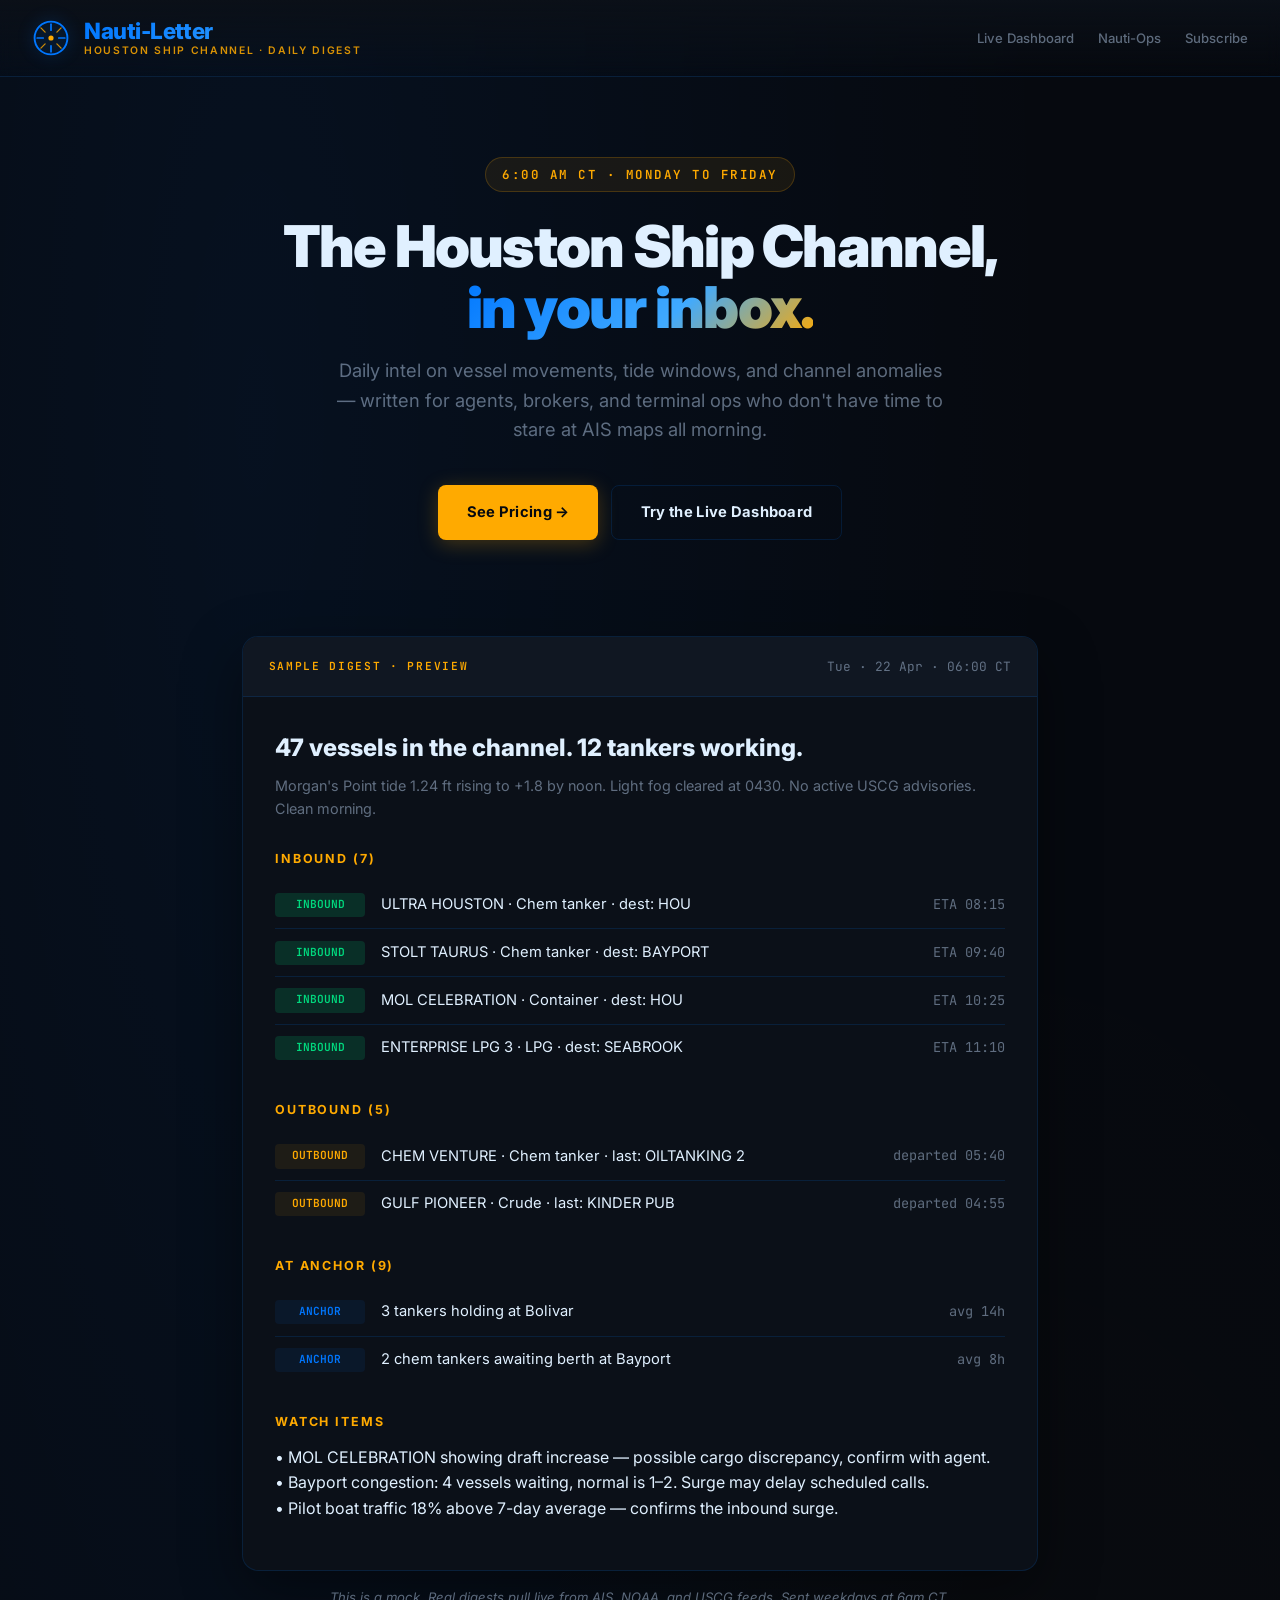
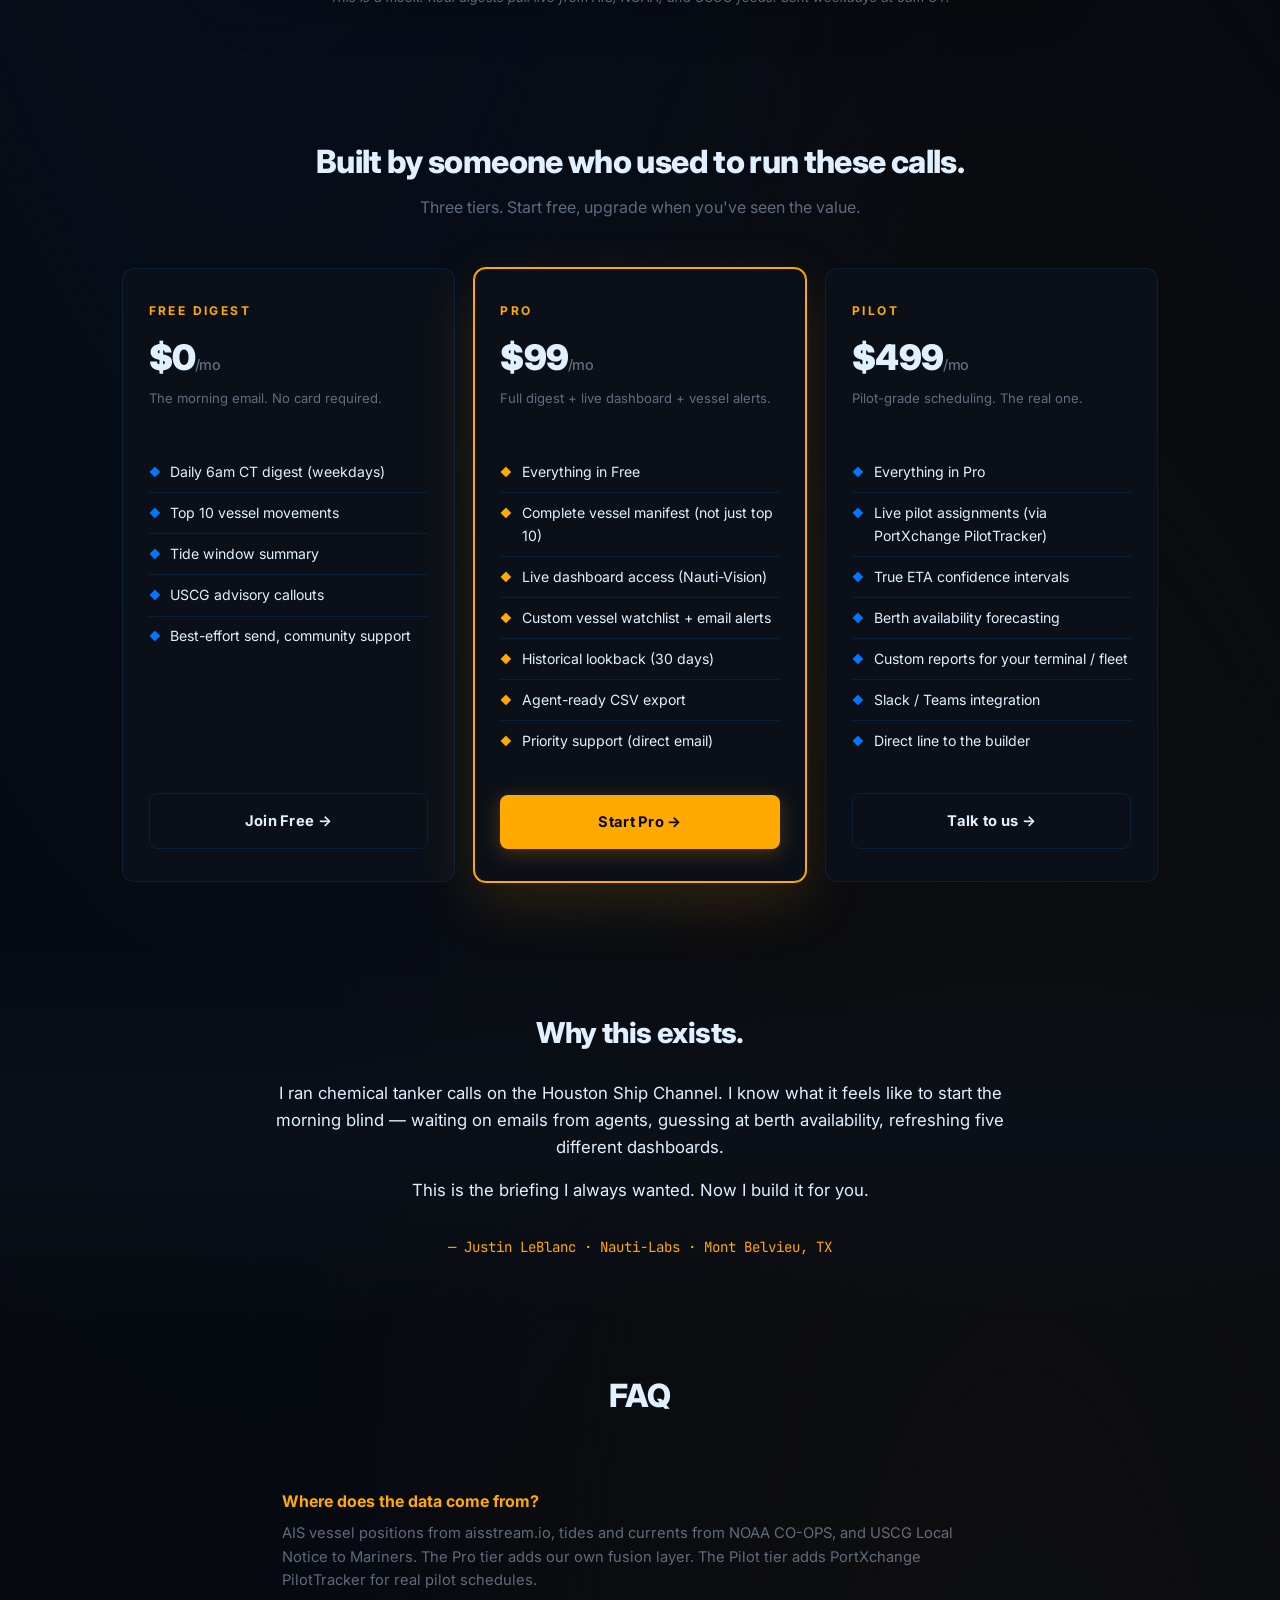
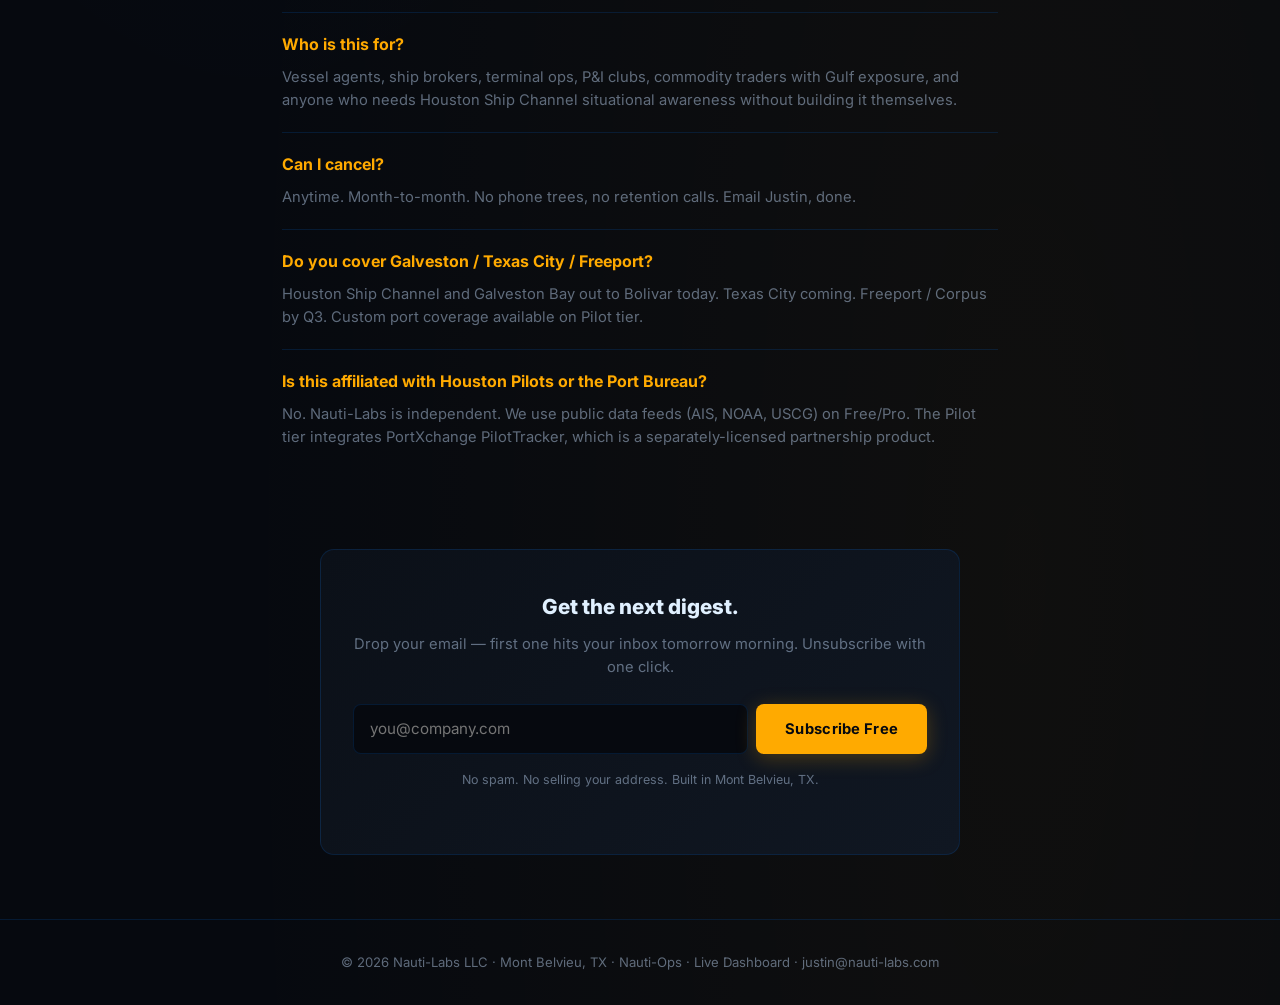
==== letter/index.html @ 802ca782 "Add Nauti-Vision live AIS dashboard and Nauti-Letter subscription landing Nauti-Vision (/vision/): c" ====
<!-- Copyright (c) 2026 Nauti-Labs LLC. All rights reserved. -->
<!DOCTYPE html>
<html lang="en">
<head>
    <meta charset="UTF-8">
    <meta name="viewport" content="width=device-width, initial-scale=1.0">
    <title>Nauti-Letter — Houston Ship Channel Daily Digest</title>
    <meta name="description" content="The daily Houston Ship Channel intelligence digest. Vessels, tides, anomalies — delivered at 6am CT. Built by a Mont Belvieu local.">
    <meta name="theme-color" content="#0077ff">
    <link rel="apple-touch-icon" href="/icon-192.png">
    <link rel="preconnect" href="https://fonts.googleapis.com">
    <link href="https://fonts.googleapis.com/css2?family=Inter:wght@300;400;500;600;700;800;900&family=JetBrains+Mono:wght@400;500&display=swap" rel="stylesheet">
    <style>
        :root {
            --blue:        #0077ff;
            --blue-glow:   rgba(0, 119, 255, 0.45);
            --blue-dim:    rgba(0, 119, 255, 0.08);
            --amber:       #ffaa00;
            --amber-glow:  rgba(255, 170, 0, 0.45);
            --amber-dim:   rgba(255, 170, 0, 0.08);
            --bg:          #06090f;
            --bg2:         #0b1018;
            --bg3:         #101722;
            --glass:       rgba(0, 119, 255, 0.05);
            --border:      rgba(0, 119, 255, 0.15);
            --border-amber:rgba(255, 170, 0, 0.2);
            --text:        #e0f0ff;
            --text-muted:  rgba(200, 225, 255, 0.45);
            --success:     #00d97e;
        }
        * { margin: 0; padding: 0; box-sizing: border-box; }
        body {
            font-family: 'Inter', sans-serif;
            background: var(--bg);
            background-image:
                radial-gradient(ellipse at 20% 10%, rgba(0,119,255,0.07) 0%, transparent 55%),
                radial-gradient(ellipse at 80% 90%, rgba(255,170,0,0.04) 0%, transparent 55%);
            color: var(--text);
            line-height: 1.6;
            min-height: 100vh;
        }
        a { color: var(--blue); text-decoration: none; transition: color 0.2s; }
        a:hover { color: var(--amber); }

        /* ── HEADER ── */
        header {
            padding: 1.2rem 2rem;
            background: linear-gradient(180deg, var(--bg2) 0%, transparent 100%);
            border-bottom: 1px solid var(--border);
            display: flex; align-items: center; justify-content: space-between;
            position: sticky; top: 0; backdrop-filter: blur(8px); z-index: 10;
        }
        .brand { display: flex; align-items: center; gap: 14px; }
        .wheel-mark {
            width: 38px; height: 38px;
            filter: drop-shadow(0 0 8px var(--blue-glow));
        }
        .brand-txt { display: flex; flex-direction: column; line-height: 1; }
        .brand-name {
            font-size: 1.4rem; font-weight: 800; letter-spacing: -0.02em;
            background: linear-gradient(135deg, var(--blue) 0%, #40aaff 100%);
            -webkit-background-clip: text; -webkit-text-fill-color: transparent; background-clip: text;
        }
        .brand-sub {
            font-size: 0.65rem; font-weight: 600; letter-spacing: 0.16em;
            color: var(--amber); text-transform: uppercase; opacity: 0.85;
            margin-top: 4px;
        }
        .nav-links { display: flex; gap: 1.5rem; align-items: center; }
        .nav-links a {
            font-size: 0.82rem; font-weight: 500;
            color: var(--text-muted);
        }
        .nav-links a:hover { color: var(--blue); }

        /* ── HERO ── */
        .hero {
            padding: 5rem 2rem 4rem;
            max-width: 960px; margin: 0 auto;
            text-align: center;
        }
        .eyebrow {
            display: inline-block;
            font-family: 'JetBrains Mono', monospace;
            font-size: 0.78rem; font-weight: 600;
            color: var(--amber);
            text-transform: uppercase; letter-spacing: 0.2em;
            padding: 0.4rem 1rem;
            background: var(--amber-dim);
            border: 1px solid var(--border-amber);
            border-radius: 50px;
            margin-bottom: 1.5rem;
        }
        h1 {
            font-size: clamp(2.2rem, 5vw, 3.6rem);
            font-weight: 900;
            letter-spacing: -0.03em;
            line-height: 1.05;
            margin-bottom: 1.2rem;
        }
        h1 .accent {
            background: linear-gradient(135deg, var(--blue) 0%, #40aaff 60%, var(--amber) 100%);
            -webkit-background-clip: text; -webkit-text-fill-color: transparent; background-clip: text;
        }
        .hero-sub {
            font-size: 1.15rem;
            color: var(--text-muted);
            max-width: 620px; margin: 0 auto 2.5rem;
        }
        .hero-cta { display: flex; gap: 0.8rem; justify-content: center; flex-wrap: wrap; }

        /* ── BUTTONS ── */
        .btn {
            display: inline-flex; align-items: center; gap: 0.5rem;
            padding: 0.95rem 1.8rem;
            font-size: 0.92rem; font-weight: 700;
            border-radius: 8px; border: none;
            cursor: pointer; transition: all 0.2s;
            font-family: 'Inter', sans-serif;
            letter-spacing: 0.02em;
        }
        .btn.primary {
            background: var(--amber); color: var(--bg);
            box-shadow: 0 4px 20px rgba(255,170,0,0.25);
        }
        .btn.primary:hover {
            background: #ffb82e;
            transform: translateY(-2px);
            box-shadow: 0 6px 28px rgba(255,170,0,0.35);
        }
        .btn.ghost {
            background: transparent;
            border: 1px solid var(--border);
            color: var(--text);
        }
        .btn.ghost:hover {
            border-color: var(--blue); color: var(--blue);
        }

        /* ── SAMPLE DIGEST CARD ── */
        .digest-section {
            padding: 2rem 2rem 4rem;
            max-width: 860px; margin: 0 auto;
        }
        .digest-card {
            background: var(--bg2);
            border: 1px solid var(--border);
            border-radius: 16px;
            overflow: hidden;
            box-shadow: 0 20px 60px rgba(0,0,0,0.4);
        }
        .digest-header {
            background: var(--bg3);
            padding: 1.2rem 1.6rem;
            border-bottom: 1px solid var(--border);
            display: flex; align-items: center; justify-content: space-between;
        }
        .digest-label {
            font-family: 'JetBrains Mono', monospace;
            font-size: 0.7rem; font-weight: 600;
            color: var(--amber);
            text-transform: uppercase; letter-spacing: 0.15em;
        }
        .digest-date {
            font-family: 'JetBrains Mono', monospace;
            font-size: 0.8rem; color: var(--text-muted);
        }
        .digest-body { padding: 2rem; }
        .digest-body h2 {
            font-size: 1.5rem; font-weight: 800;
            margin-bottom: 0.4rem;
        }
        .digest-body h3 {
            font-size: 0.78rem; font-weight: 700;
            letter-spacing: 0.15em; text-transform: uppercase;
            color: var(--amber);
            margin: 1.8rem 0 0.8rem;
        }
        .digest-body p { color: var(--text); margin-bottom: 1rem; }
        .digest-body .sub { color: var(--text-muted); font-size: 0.9rem; margin-bottom: 1.5rem; }
        .digest-body ul { list-style: none; padding: 0; }
        .digest-body li {
            padding: 0.7rem 0;
            border-bottom: 1px solid var(--border);
            display: grid;
            grid-template-columns: 90px 1fr auto;
            gap: 1rem; align-items: center;
            font-size: 0.92rem;
        }
        .digest-body li:last-child { border-bottom: none; }
        .tag {
            font-family: 'JetBrains Mono', monospace;
            font-size: 0.7rem; font-weight: 600;
            padding: 0.2rem 0.6rem;
            border-radius: 4px;
            text-align: center;
        }
        .tag.in  { background: rgba(0,217,126,0.15); color: var(--success); }
        .tag.out { background: var(--amber-dim); color: var(--amber); }
        .tag.anc { background: var(--blue-dim); color: var(--blue); }
        .digest-body .val {
            font-family: 'JetBrains Mono', monospace;
            font-size: 0.85rem; color: var(--text-muted);
        }
        .digest-preview-note {
            margin-top: 1rem; text-align: center;
            font-size: 0.82rem; color: var(--text-muted);
            font-style: italic;
        }

        /* ── PRICING ── */
        .pricing-section {
            padding: 4rem 2rem;
            max-width: 1100px; margin: 0 auto;
        }
        .section-head { text-align: center; margin-bottom: 3rem; }
        .section-head h2 {
            font-size: 2rem; font-weight: 800;
            letter-spacing: -0.02em;
            margin-bottom: 0.5rem;
        }
        .section-head p { color: var(--text-muted); font-size: 1rem; }
        .tiers { display: grid; grid-template-columns: repeat(3, 1fr); gap: 1.2rem; }
        @media (max-width: 900px) { .tiers { grid-template-columns: 1fr; } }
        .tier {
            background: var(--bg2);
            border: 1px solid var(--border);
            border-radius: 12px;
            padding: 2rem 1.6rem;
            transition: all 0.2s;
            display: flex; flex-direction: column;
        }
        .tier:hover { border-color: var(--blue); transform: translateY(-3px); }
        .tier.featured {
            border-color: var(--amber);
            box-shadow: 0 0 0 1px var(--amber), 0 20px 60px rgba(255,170,0,0.15);
        }
        .tier-name {
            font-size: 0.75rem; font-weight: 700;
            letter-spacing: 0.2em; text-transform: uppercase;
            color: var(--amber);
            margin-bottom: 0.5rem;
        }
        .tier-price {
            font-size: 2.2rem; font-weight: 900;
            letter-spacing: -0.02em;
            margin-bottom: 0.2rem;
        }
        .tier-price .per {
            font-size: 0.9rem; font-weight: 500;
            color: var(--text-muted);
        }
        .tier-tag {
            font-size: 0.82rem; color: var(--text-muted);
            margin-bottom: 1.5rem; min-height: 2.5rem;
        }
        .tier-features {
            list-style: none;
            margin-bottom: 2rem; flex: 1;
        }
        .tier-features li {
            padding: 0.55rem 0;
            font-size: 0.88rem;
            display: flex; align-items: flex-start; gap: 0.6rem;
            border-bottom: 1px solid var(--border);
        }
        .tier-features li::before {
            content: '◆';
            color: var(--blue);
            font-size: 0.7rem;
            margin-top: 3px;
        }
        .tier.featured .tier-features li::before { color: var(--amber); }
        .tier-features li:last-child { border-bottom: none; }
        .tier .btn { width: 100%; justify-content: center; }

        /* ── WHY SECTION ── */
        .why-section {
            padding: 4rem 2rem;
            background: linear-gradient(180deg, transparent 0%, var(--bg2) 50%, transparent 100%);
        }
        .why-wrap {
            max-width: 780px; margin: 0 auto;
            text-align: center;
        }
        .why-wrap h2 {
            font-size: 1.8rem; font-weight: 800;
            letter-spacing: -0.02em; margin-bottom: 1.5rem;
        }
        .why-wrap p {
            font-size: 1.05rem;
            color: var(--text);
            margin-bottom: 1rem;
        }
        .signature {
            margin-top: 2rem;
            font-family: 'JetBrains Mono', monospace;
            font-size: 0.88rem;
            color: var(--amber);
        }

        /* ── FAQ ── */
        .faq-section {
            padding: 3rem 2rem 5rem;
            max-width: 780px; margin: 0 auto;
        }
        .faq {
            padding: 1.2rem 0;
            border-bottom: 1px solid var(--border);
        }
        .faq:last-child { border-bottom: none; }
        .faq-q {
            font-size: 1rem; font-weight: 700;
            margin-bottom: 0.5rem;
            color: var(--amber);
        }
        .faq-a { color: var(--text-muted); font-size: 0.92rem; line-height: 1.6; }

        /* ── EMAIL CAPTURE ── */
        .capture {
            background: linear-gradient(135deg, var(--bg2) 0%, var(--bg3) 100%);
            border: 1px solid var(--border);
            border-radius: 14px;
            padding: 2.5rem 2rem;
            max-width: 640px; margin: 0 auto 4rem;
            text-align: center;
        }
        .capture h3 {
            font-size: 1.3rem; font-weight: 800;
            margin-bottom: 0.6rem;
        }
        .capture p {
            font-size: 0.92rem; color: var(--text-muted);
            margin-bottom: 1.5rem;
        }
        .capture form {
            display: flex; gap: 0.5rem; flex-wrap: wrap; justify-content: center;
        }
        .capture input {
            flex: 1; min-width: 240px;
            padding: 0.9rem 1rem;
            background: var(--bg);
            border: 1px solid var(--border);
            border-radius: 8px;
            color: var(--text);
            font-size: 0.95rem;
            font-family: 'Inter', sans-serif;
        }
        .capture input:focus {
            outline: none; border-color: var(--blue);
            box-shadow: 0 0 0 3px var(--blue-dim);
        }

        /* ── FOOTER ── */
        footer {
            border-top: 1px solid var(--border);
            padding: 2rem;
            text-align: center;
            color: var(--text-muted);
            font-size: 0.82rem;
        }
        footer a { color: var(--text-muted); }
        footer a:hover { color: var(--blue); }
    </style>
</head>
<body>

<header>
    <a href="/" class="brand">
        <svg class="wheel-mark" viewBox="0 0 44 44">
            <circle cx="22" cy="22" r="19" fill="none" stroke="#0077ff" stroke-width="2.2"/>
            <circle cx="22" cy="22" r="3" fill="#ffaa00"/>
            <g stroke="#0077ff" stroke-width="2" stroke-linecap="round">
                <line x1="22" y1="6"  x2="22" y2="13"/>
                <line x1="22" y1="31" x2="22" y2="38"/>
                <line x1="6"  y1="22" x2="13" y2="22"/>
                <line x1="31" y1="22" x2="38" y2="22"/>
            </g>
            <g stroke="#ffaa00" stroke-width="1.5" stroke-linecap="round" opacity="0.8">
                <line x1="10.3" y1="10.3" x2="15.2" y2="15.2"/>
                <line x1="28.8" y1="28.8" x2="33.7" y2="33.7"/>
                <line x1="33.7" y1="10.3" x2="28.8" y2="15.2"/>
                <line x1="15.2" y1="28.8" x2="10.3" y2="33.7"/>
            </g>
        </svg>
        <div class="brand-txt">
            <div class="brand-name">Nauti-Letter</div>
            <div class="brand-sub">Houston Ship Channel · Daily Digest</div>
        </div>
    </a>
    <nav class="nav-links">
        <a href="/vision/">Live Dashboard</a>
        <a href="/">Nauti-Ops</a>
        <a href="#subscribe">Subscribe</a>
    </nav>
</header>

<section class="hero">
    <div class="eyebrow">6:00 AM CT · Monday to Friday</div>
    <h1>
        The Houston Ship Channel,<br>
        <span class="accent">in your inbox.</span>
    </h1>
    <p class="hero-sub">
        Daily intel on vessel movements, tide windows, and channel anomalies —
        written for agents, brokers, and terminal ops who don't have time
        to stare at AIS maps all morning.
    </p>
    <div class="hero-cta">
        <a href="#subscribe" class="btn primary">See Pricing →</a>
        <a href="/vision/" class="btn ghost">Try the Live Dashboard</a>
    </div>
</section>

<section class="digest-section">
    <div class="digest-card">
        <div class="digest-header">
            <div class="digest-label">Sample Digest · Preview</div>
            <div class="digest-date">Tue · 22 Apr · 06:00 CT</div>
        </div>
        <div class="digest-body">
            <h2>47 vessels in the channel. 12 tankers working.</h2>
            <p class="sub">Morgan's Point tide 1.24 ft rising to +1.8 by noon. Light fog cleared at 0430. No active USCG advisories. Clean morning.</p>

            <h3>Inbound (7)</h3>
            <ul>
                <li><span class="tag in">INBOUND</span><span>ULTRA HOUSTON · Chem tanker · dest: HOU</span><span class="val">ETA 08:15</span></li>
                <li><span class="tag in">INBOUND</span><span>STOLT TAURUS · Chem tanker · dest: BAYPORT</span><span class="val">ETA 09:40</span></li>
                <li><span class="tag in">INBOUND</span><span>MOL CELEBRATION · Container · dest: HOU</span><span class="val">ETA 10:25</span></li>
                <li><span class="tag in">INBOUND</span><span>ENTERPRISE LPG 3 · LPG · dest: SEABROOK</span><span class="val">ETA 11:10</span></li>
            </ul>

            <h3>Outbound (5)</h3>
            <ul>
                <li><span class="tag out">OUTBOUND</span><span>CHEM VENTURE · Chem tanker · last: OILTANKING 2</span><span class="val">departed 05:40</span></li>
                <li><span class="tag out">OUTBOUND</span><span>GULF PIONEER · Crude · last: KINDER PUB</span><span class="val">departed 04:55</span></li>
            </ul>

            <h3>At Anchor (9)</h3>
            <ul>
                <li><span class="tag anc">ANCHOR</span><span>3 tankers holding at Bolivar</span><span class="val">avg 14h</span></li>
                <li><span class="tag anc">ANCHOR</span><span>2 chem tankers awaiting berth at Bayport</span><span class="val">avg 8h</span></li>
            </ul>

            <h3>Watch Items</h3>
            <p>• MOL CELEBRATION showing draft increase — possible cargo discrepancy, confirm with agent.<br>
               • Bayport congestion: 4 vessels waiting, normal is 1–2. Surge may delay scheduled calls.<br>
               • Pilot boat traffic 18% above 7-day average — confirms the inbound surge.</p>
        </div>
    </div>
    <p class="digest-preview-note">This is a mock. Real digests pull live from AIS, NOAA, and USCG feeds. Sent weekdays at 6am CT.</p>
</section>

<section class="pricing-section" id="subscribe">
    <div class="section-head">
        <h2>Built by someone who used to run these calls.</h2>
        <p>Three tiers. Start free, upgrade when you've seen the value.</p>
    </div>

    <div class="tiers">
        <div class="tier">
            <div class="tier-name">Free Digest</div>
            <div class="tier-price">$0<span class="per">/mo</span></div>
            <div class="tier-tag">The morning email. No card required.</div>
            <ul class="tier-features">
                <li>Daily 6am CT digest (weekdays)</li>
                <li>Top 10 vessel movements</li>
                <li>Tide window summary</li>
                <li>USCG advisory callouts</li>
                <li>Best-effort send, community support</li>
            </ul>
            <a href="#subscribe-form" class="btn ghost">Join Free →</a>
        </div>

        <div class="tier featured">
            <div class="tier-name">Pro</div>
            <div class="tier-price">$99<span class="per">/mo</span></div>
            <div class="tier-tag">Full digest + live dashboard + vessel alerts.</div>
            <ul class="tier-features">
                <li>Everything in Free</li>
                <li>Complete vessel manifest (not just top 10)</li>
                <li>Live dashboard access (Nauti-Vision)</li>
                <li>Custom vessel watchlist + email alerts</li>
                <li>Historical lookback (30 days)</li>
                <li>Agent-ready CSV export</li>
                <li>Priority support (direct email)</li>
            </ul>
            <a href="#contact" class="btn primary">Start Pro →</a>
        </div>

        <div class="tier">
            <div class="tier-name">Pilot</div>
            <div class="tier-price">$499<span class="per">/mo</span></div>
            <div class="tier-tag">Pilot-grade scheduling. The real one.</div>
            <ul class="tier-features">
                <li>Everything in Pro</li>
                <li>Live pilot assignments (via PortXchange PilotTracker)</li>
                <li>True ETA confidence intervals</li>
                <li>Berth availability forecasting</li>
                <li>Custom reports for your terminal / fleet</li>
                <li>Slack / Teams integration</li>
                <li>Direct line to the builder</li>
            </ul>
            <a href="#contact" class="btn ghost">Talk to us →</a>
        </div>
    </div>
</section>

<section class="why-section">
    <div class="why-wrap">
        <h2>Why this exists.</h2>
        <p>I ran chemical tanker calls on the Houston Ship Channel. I know what it feels like to start the morning blind — waiting on emails from agents, guessing at berth availability, refreshing five different dashboards.</p>
        <p>This is the briefing I always wanted. Now I build it for you.</p>
        <div class="signature">— Justin LeBlanc · Nauti-Labs · Mont Belvieu, TX</div>
    </div>
</section>

<section class="faq-section">
    <div class="section-head">
        <h2>FAQ</h2>
    </div>

    <div class="faq">
        <div class="faq-q">Where does the data come from?</div>
        <div class="faq-a">AIS vessel positions from aisstream.io, tides and currents from NOAA CO-OPS, and USCG Local Notice to Mariners. The Pro tier adds our own fusion layer. The Pilot tier adds PortXchange PilotTracker for real pilot schedules.</div>
    </div>
    <div class="faq">
        <div class="faq-q">Who is this for?</div>
        <div class="faq-a">Vessel agents, ship brokers, terminal ops, P&I clubs, commodity traders with Gulf exposure, and anyone who needs Houston Ship Channel situational awareness without building it themselves.</div>
    </div>
    <div class="faq">
        <div class="faq-q">Can I cancel?</div>
        <div class="faq-a">Anytime. Month-to-month. No phone trees, no retention calls. Email Justin, done.</div>
    </div>
    <div class="faq">
        <div class="faq-q">Do you cover Galveston / Texas City / Freeport?</div>
        <div class="faq-a">Houston Ship Channel and Galveston Bay out to Bolivar today. Texas City coming. Freeport / Corpus by Q3. Custom port coverage available on Pilot tier.</div>
    </div>
    <div class="faq">
        <div class="faq-q">Is this affiliated with Houston Pilots or the Port Bureau?</div>
        <div class="faq-a">No. Nauti-Labs is independent. We use public data feeds (AIS, NOAA, USCG) on Free/Pro. The Pilot tier integrates PortXchange PilotTracker, which is a separately-licensed partnership product.</div>
    </div>
</section>

<section class="capture" id="subscribe-form">
    <h3>Get the next digest.</h3>
    <p>Drop your email — first one hits your inbox tomorrow morning. Unsubscribe with one click.</p>
    <form id="signup" action="mailto:justin@nauti-labs.com" method="POST" enctype="text/plain">
        <input type="email" name="email" placeholder="you@company.com" required>
        <button type="submit" class="btn primary">Subscribe Free</button>
    </form>
    <p style="margin-top: 1rem; font-size: 0.78rem; color: var(--text-muted);">
        No spam. No selling your address. Built in Mont Belvieu, TX.
    </p>
</section>

<footer>
    © 2026 Nauti-Labs LLC · Mont Belvieu, TX ·
    <a href="/">Nauti-Ops</a> ·
    <a href="/vision/">Live Dashboard</a> ·
    <a href="mailto:justin@nauti-labs.com">justin@nauti-labs.com</a>
</footer>

</body>
</html>
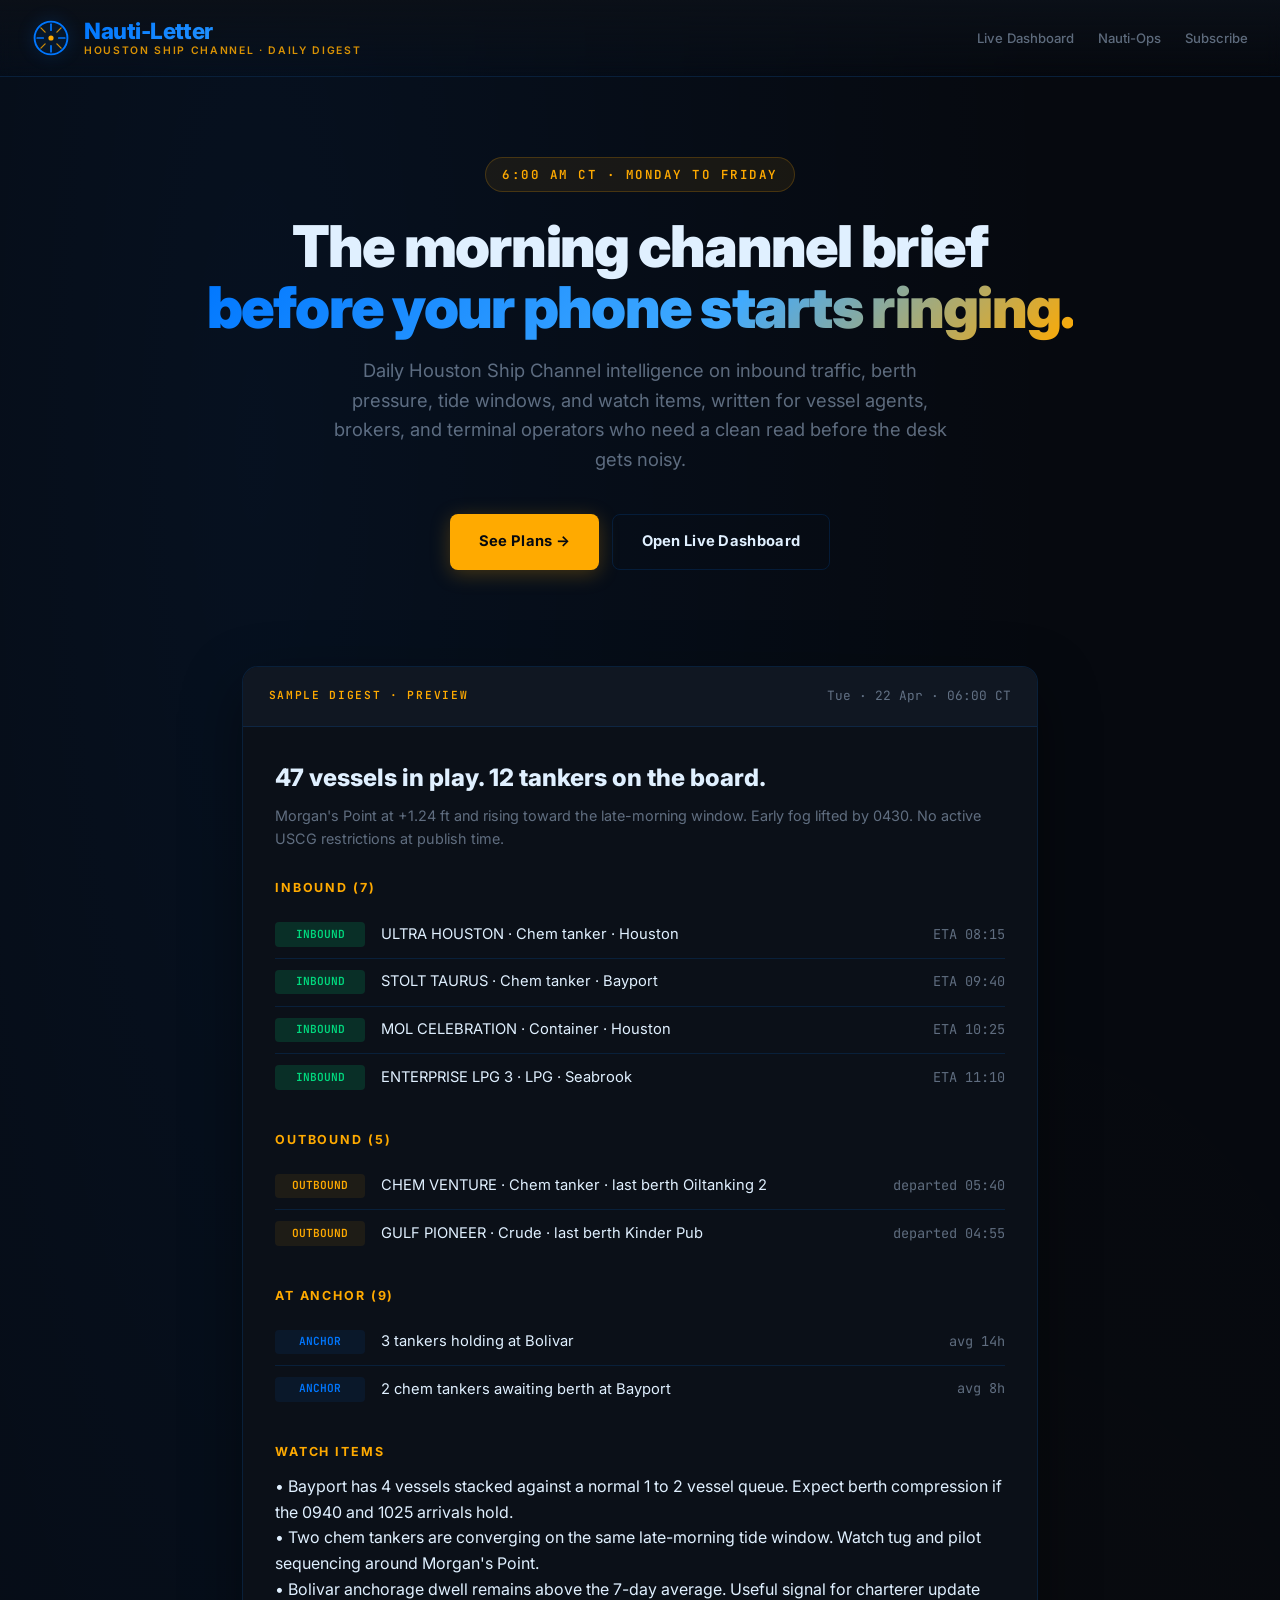
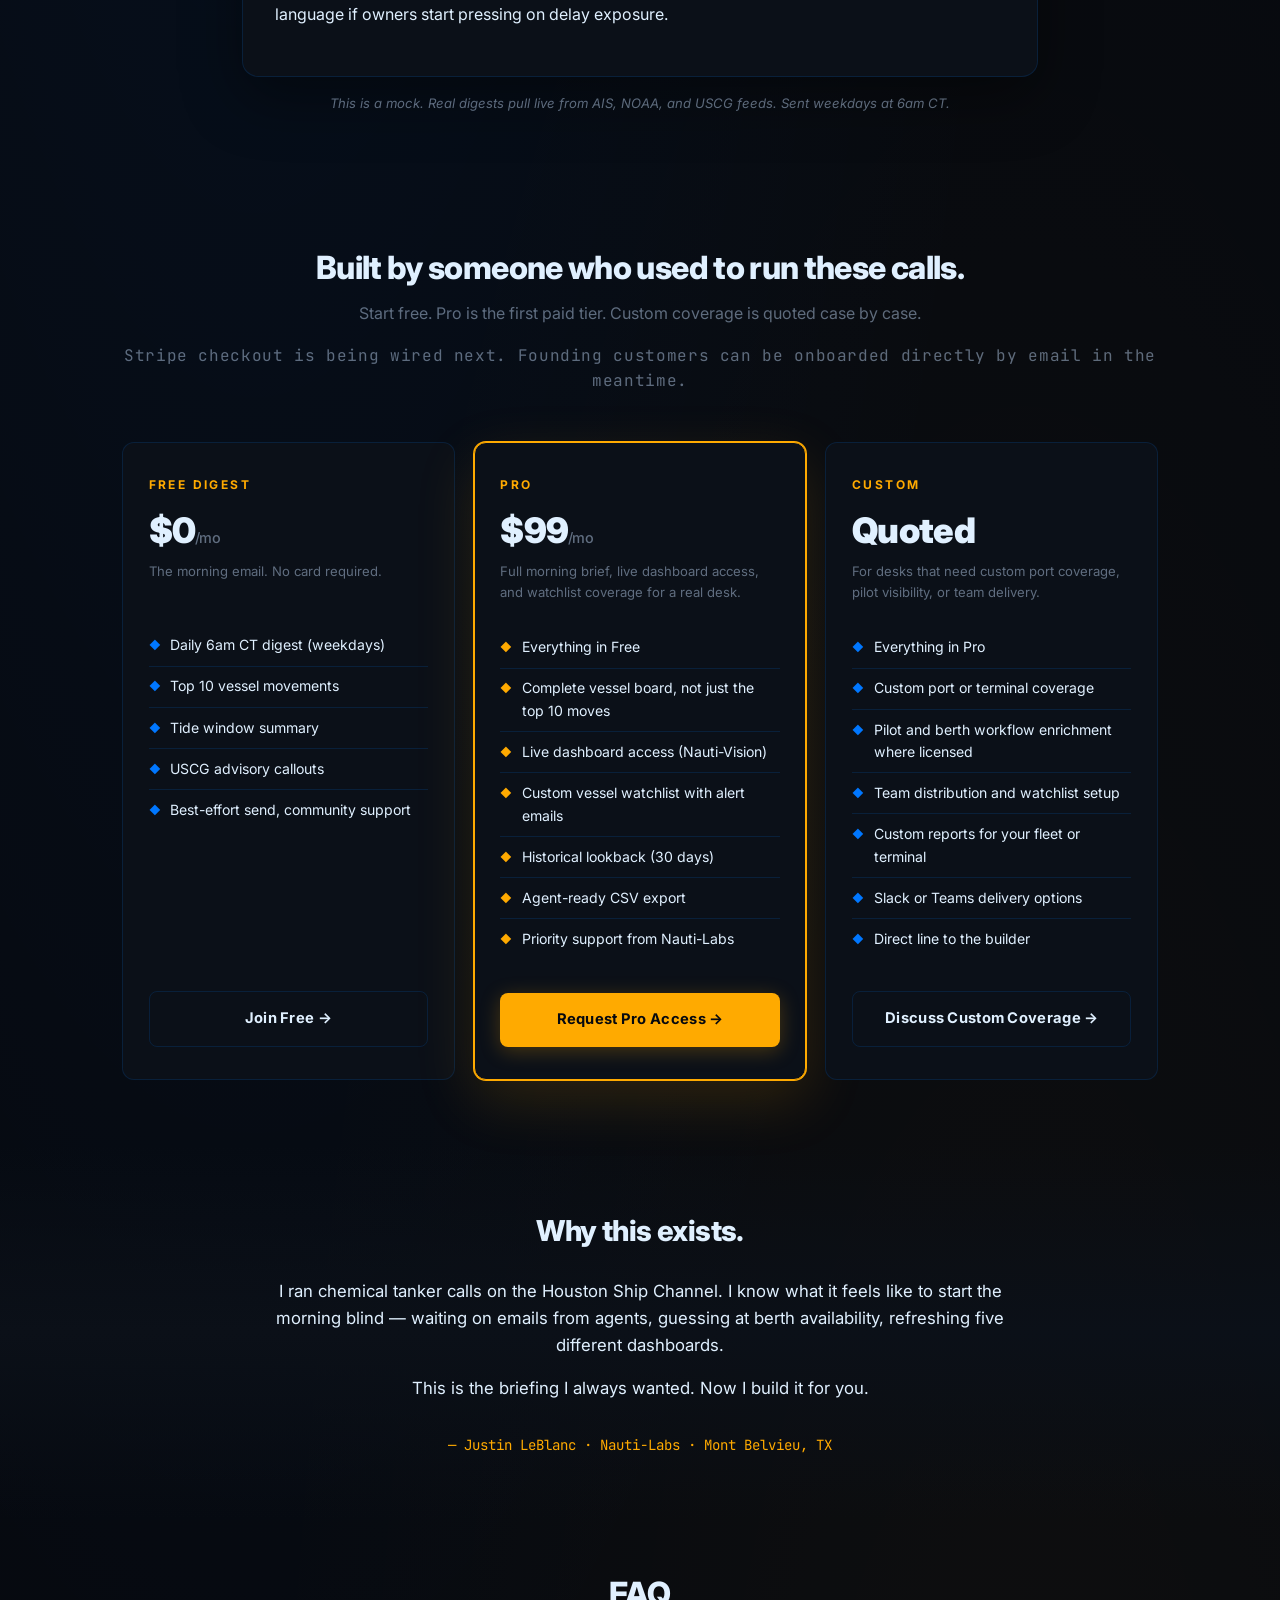
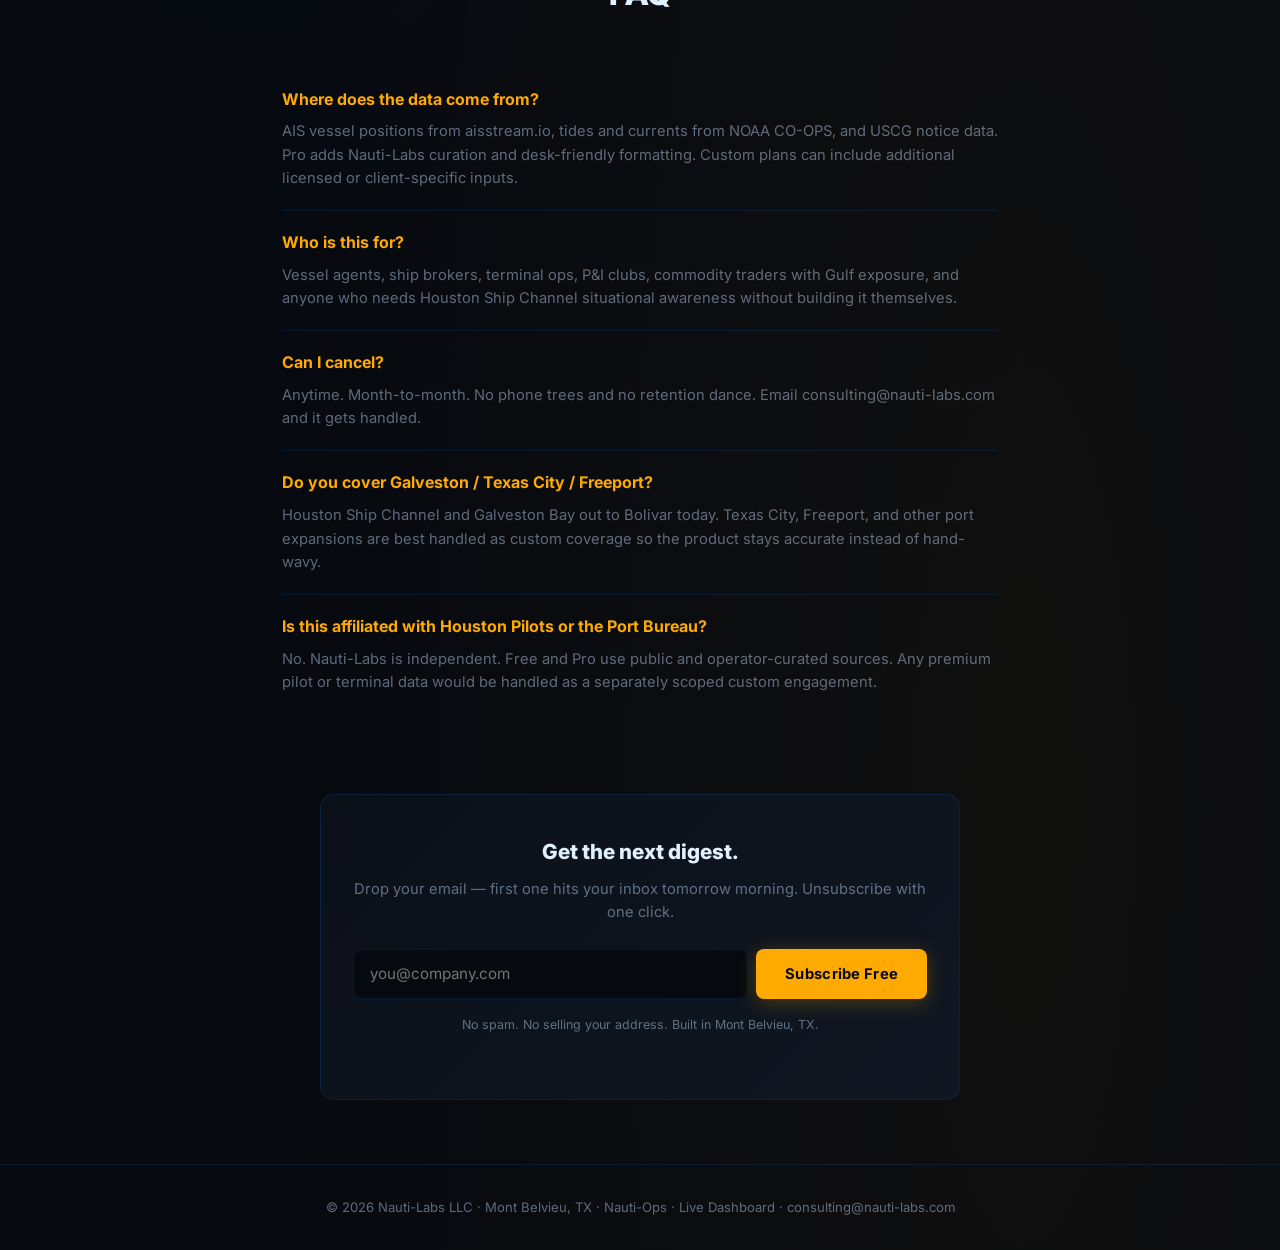
==== commit d3377945: "Tighten Nauti-Letter launch and AIS key guidance" ====
--- a/letter/index.html
+++ b/letter/index.html
@@ -220,6 +220,13 @@
             margin-bottom: 0.5rem;
         }
         .section-head p { color: var(--text-muted); font-size: 1rem; }
+        .section-note {
+            margin-top: 1rem;
+            color: var(--text-muted);
+            font-size: 0.84rem;
+            font-family: 'JetBrains Mono', monospace;
+            letter-spacing: 0.04em;
+        }
         .tiers { display: grid; grid-template-columns: repeat(3, 1fr); gap: 1.2rem; }
         @media (max-width: 900px) { .tiers { grid-template-columns: 1fr; } }
         .tier {
@@ -398,17 +405,17 @@
 <section class="hero">
     <div class="eyebrow">6:00 AM CT · Monday to Friday</div>
     <h1>
-        The Houston Ship Channel,<br>
-        <span class="accent">in your inbox.</span>
+        The morning channel brief<br>
+        <span class="accent">before your phone starts ringing.</span>
     </h1>
     <p class="hero-sub">
-        Daily intel on vessel movements, tide windows, and channel anomalies —
-        written for agents, brokers, and terminal ops who don't have time
-        to stare at AIS maps all morning.
+        Daily Houston Ship Channel intelligence on inbound traffic, berth pressure,
+        tide windows, and watch items, written for vessel agents, brokers, and terminal
+        operators who need a clean read before the desk gets noisy.
     </p>
     <div class="hero-cta">
-        <a href="#subscribe" class="btn primary">See Pricing →</a>
-        <a href="/vision/" class="btn ghost">Try the Live Dashboard</a>
+        <a href="#subscribe" class="btn primary">See Plans →</a>
+        <a href="/vision/" class="btn ghost">Open Live Dashboard</a>
     </div>
 </section>
 
@@ -419,21 +426,21 @@
             <div class="digest-date">Tue · 22 Apr · 06:00 CT</div>
         </div>
         <div class="digest-body">
-            <h2>47 vessels in the channel. 12 tankers working.</h2>
-            <p class="sub">Morgan's Point tide 1.24 ft rising to +1.8 by noon. Light fog cleared at 0430. No active USCG advisories. Clean morning.</p>
+            <h2>47 vessels in play. 12 tankers on the board.</h2>
+            <p class="sub">Morgan's Point at +1.24 ft and rising toward the late-morning window. Early fog lifted by 0430. No active USCG restrictions at publish time.</p>
 
             <h3>Inbound (7)</h3>
             <ul>
-                <li><span class="tag in">INBOUND</span><span>ULTRA HOUSTON · Chem tanker · dest: HOU</span><span class="val">ETA 08:15</span></li>
-                <li><span class="tag in">INBOUND</span><span>STOLT TAURUS · Chem tanker · dest: BAYPORT</span><span class="val">ETA 09:40</span></li>
-                <li><span class="tag in">INBOUND</span><span>MOL CELEBRATION · Container · dest: HOU</span><span class="val">ETA 10:25</span></li>
-                <li><span class="tag in">INBOUND</span><span>ENTERPRISE LPG 3 · LPG · dest: SEABROOK</span><span class="val">ETA 11:10</span></li>
+                <li><span class="tag in">INBOUND</span><span>ULTRA HOUSTON · Chem tanker · Houston</span><span class="val">ETA 08:15</span></li>
+                <li><span class="tag in">INBOUND</span><span>STOLT TAURUS · Chem tanker · Bayport</span><span class="val">ETA 09:40</span></li>
+                <li><span class="tag in">INBOUND</span><span>MOL CELEBRATION · Container · Houston</span><span class="val">ETA 10:25</span></li>
+                <li><span class="tag in">INBOUND</span><span>ENTERPRISE LPG 3 · LPG · Seabrook</span><span class="val">ETA 11:10</span></li>
             </ul>
 
             <h3>Outbound (5)</h3>
             <ul>
-                <li><span class="tag out">OUTBOUND</span><span>CHEM VENTURE · Chem tanker · last: OILTANKING 2</span><span class="val">departed 05:40</span></li>
-                <li><span class="tag out">OUTBOUND</span><span>GULF PIONEER · Crude · last: KINDER PUB</span><span class="val">departed 04:55</span></li>
+                <li><span class="tag out">OUTBOUND</span><span>CHEM VENTURE · Chem tanker · last berth Oiltanking 2</span><span class="val">departed 05:40</span></li>
+                <li><span class="tag out">OUTBOUND</span><span>GULF PIONEER · Crude · last berth Kinder Pub</span><span class="val">departed 04:55</span></li>
             </ul>
 
             <h3>At Anchor (9)</h3>
@@ -443,9 +450,9 @@
             </ul>
 
             <h3>Watch Items</h3>
-            <p>• MOL CELEBRATION showing draft increase — possible cargo discrepancy, confirm with agent.<br>
-               • Bayport congestion: 4 vessels waiting, normal is 1–2. Surge may delay scheduled calls.<br>
-               • Pilot boat traffic 18% above 7-day average — confirms the inbound surge.</p>
+            <p>• Bayport has 4 vessels stacked against a normal 1 to 2 vessel queue. Expect berth compression if the 0940 and 1025 arrivals hold.<br>
+               • Two chem tankers are converging on the same late-morning tide window. Watch tug and pilot sequencing around Morgan's Point.<br>
+               • Bolivar anchorage dwell remains above the 7-day average. Useful signal for charterer update language if owners start pressing on delay exposure.</p>
         </div>
     </div>
     <p class="digest-preview-note">This is a mock. Real digests pull live from AIS, NOAA, and USCG feeds. Sent weekdays at 6am CT.</p>
@@ -454,7 +461,8 @@
 <section class="pricing-section" id="subscribe">
     <div class="section-head">
         <h2>Built by someone who used to run these calls.</h2>
-        <p>Three tiers. Start free, upgrade when you've seen the value.</p>
+        <p>Start free. Pro is the first paid tier. Custom coverage is quoted case by case.</p>
+        <p class="section-note">Stripe checkout is being wired next. Founding customers can be onboarded directly by email in the meantime.</p>
     </div>
 
     <div class="tiers">
@@ -475,33 +483,33 @@
         <div class="tier featured">
             <div class="tier-name">Pro</div>
             <div class="tier-price">$99<span class="per">/mo</span></div>
-            <div class="tier-tag">Full digest + live dashboard + vessel alerts.</div>
+            <div class="tier-tag">Full morning brief, live dashboard access, and watchlist coverage for a real desk.</div>
             <ul class="tier-features">
                 <li>Everything in Free</li>
-                <li>Complete vessel manifest (not just top 10)</li>
+                <li>Complete vessel board, not just the top 10 moves</li>
                 <li>Live dashboard access (Nauti-Vision)</li>
-                <li>Custom vessel watchlist + email alerts</li>
+                <li>Custom vessel watchlist with alert emails</li>
                 <li>Historical lookback (30 days)</li>
                 <li>Agent-ready CSV export</li>
-                <li>Priority support (direct email)</li>
+                <li>Priority support from Nauti-Labs</li>
             </ul>
-            <a href="#contact" class="btn primary">Start Pro →</a>
+            <a href="mailto:consulting@nauti-labs.com?subject=Nauti-Letter%20Pro%20Access" class="btn primary">Request Pro Access →</a>
         </div>
 
         <div class="tier">
-            <div class="tier-name">Pilot</div>
-            <div class="tier-price">$499<span class="per">/mo</span></div>
-            <div class="tier-tag">Pilot-grade scheduling. The real one.</div>
+            <div class="tier-name">Custom</div>
+            <div class="tier-price">Quoted</div>
+            <div class="tier-tag">For desks that need custom port coverage, pilot visibility, or team delivery.</div>
             <ul class="tier-features">
                 <li>Everything in Pro</li>
-                <li>Live pilot assignments (via PortXchange PilotTracker)</li>
-                <li>True ETA confidence intervals</li>
-                <li>Berth availability forecasting</li>
-                <li>Custom reports for your terminal / fleet</li>
-                <li>Slack / Teams integration</li>
+                <li>Custom port or terminal coverage</li>
+                <li>Pilot and berth workflow enrichment where licensed</li>
+                <li>Team distribution and watchlist setup</li>
+                <li>Custom reports for your fleet or terminal</li>
+                <li>Slack or Teams delivery options</li>
                 <li>Direct line to the builder</li>
             </ul>
-            <a href="#contact" class="btn ghost">Talk to us →</a>
+            <a href="mailto:consulting@nauti-labs.com?subject=Nauti-Letter%20Custom%20Coverage" class="btn ghost">Discuss Custom Coverage →</a>
         </div>
     </div>
 </section>
@@ -522,7 +530,7 @@
 
     <div class="faq">
         <div class="faq-q">Where does the data come from?</div>
-        <div class="faq-a">AIS vessel positions from aisstream.io, tides and currents from NOAA CO-OPS, and USCG Local Notice to Mariners. The Pro tier adds our own fusion layer. The Pilot tier adds PortXchange PilotTracker for real pilot schedules.</div>
+        <div class="faq-a">AIS vessel positions from aisstream.io, tides and currents from NOAA CO-OPS, and USCG notice data. Pro adds Nauti-Labs curation and desk-friendly formatting. Custom plans can include additional licensed or client-specific inputs.</div>
     </div>
     <div class="faq">
         <div class="faq-q">Who is this for?</div>
@@ -530,22 +538,22 @@
     </div>
     <div class="faq">
         <div class="faq-q">Can I cancel?</div>
-        <div class="faq-a">Anytime. Month-to-month. No phone trees, no retention calls. Email Justin, done.</div>
+        <div class="faq-a">Anytime. Month-to-month. No phone trees and no retention dance. Email consulting@nauti-labs.com and it gets handled.</div>
     </div>
     <div class="faq">
         <div class="faq-q">Do you cover Galveston / Texas City / Freeport?</div>
-        <div class="faq-a">Houston Ship Channel and Galveston Bay out to Bolivar today. Texas City coming. Freeport / Corpus by Q3. Custom port coverage available on Pilot tier.</div>
+        <div class="faq-a">Houston Ship Channel and Galveston Bay out to Bolivar today. Texas City, Freeport, and other port expansions are best handled as custom coverage so the product stays accurate instead of hand-wavy.</div>
     </div>
     <div class="faq">
         <div class="faq-q">Is this affiliated with Houston Pilots or the Port Bureau?</div>
-        <div class="faq-a">No. Nauti-Labs is independent. We use public data feeds (AIS, NOAA, USCG) on Free/Pro. The Pilot tier integrates PortXchange PilotTracker, which is a separately-licensed partnership product.</div>
+        <div class="faq-a">No. Nauti-Labs is independent. Free and Pro use public and operator-curated sources. Any premium pilot or terminal data would be handled as a separately scoped custom engagement.</div>
     </div>
 </section>
 
 <section class="capture" id="subscribe-form">
     <h3>Get the next digest.</h3>
     <p>Drop your email — first one hits your inbox tomorrow morning. Unsubscribe with one click.</p>
-    <form id="signup" action="mailto:justin@nauti-labs.com" method="POST" enctype="text/plain">
+    <form id="signup" action="mailto:consulting@nauti-labs.com" method="POST" enctype="text/plain">
         <input type="email" name="email" placeholder="you@company.com" required>
         <button type="submit" class="btn primary">Subscribe Free</button>
     </form>
@@ -558,7 +566,7 @@
     © 2026 Nauti-Labs LLC · Mont Belvieu, TX ·
     <a href="/">Nauti-Ops</a> ·
     <a href="/vision/">Live Dashboard</a> ·
-    <a href="mailto:justin@nauti-labs.com">justin@nauti-labs.com</a>
+    <a href="mailto:consulting@nauti-labs.com">consulting@nauti-labs.com</a>
 </footer>
 
 </body>
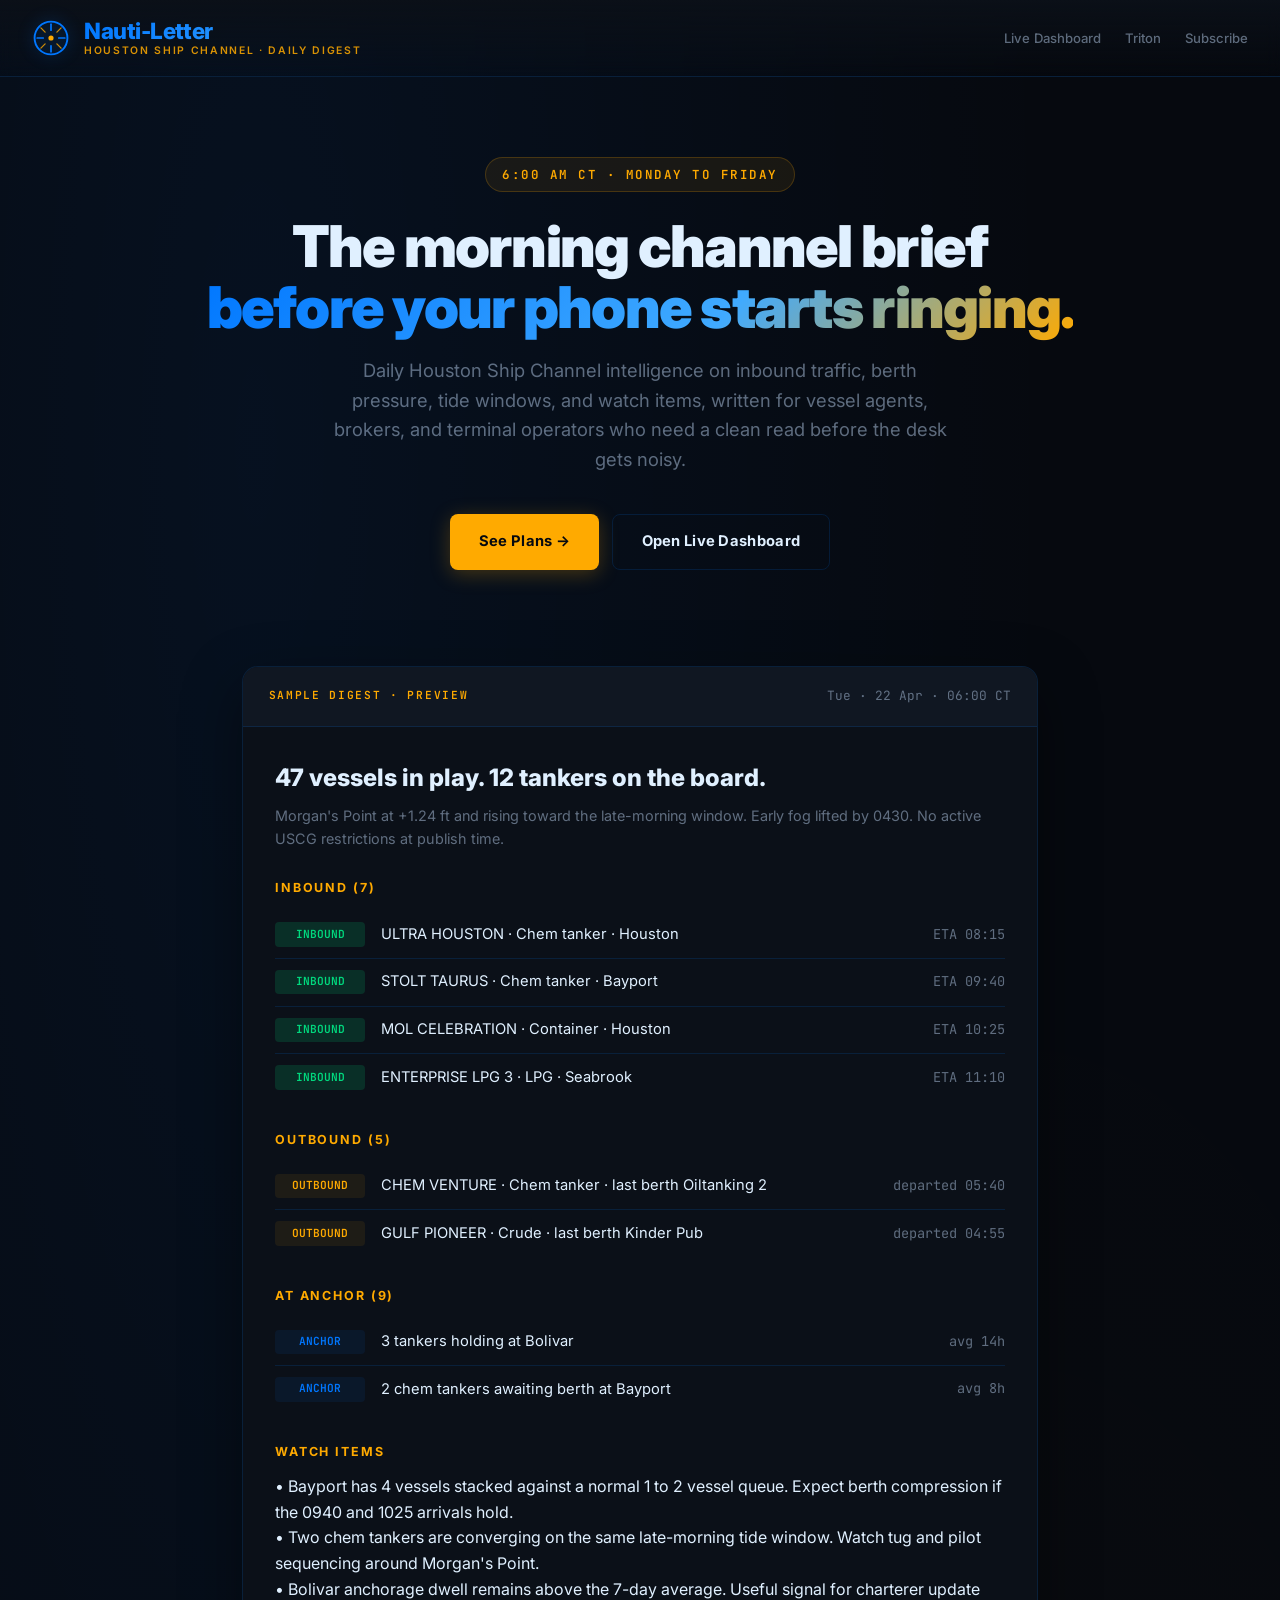
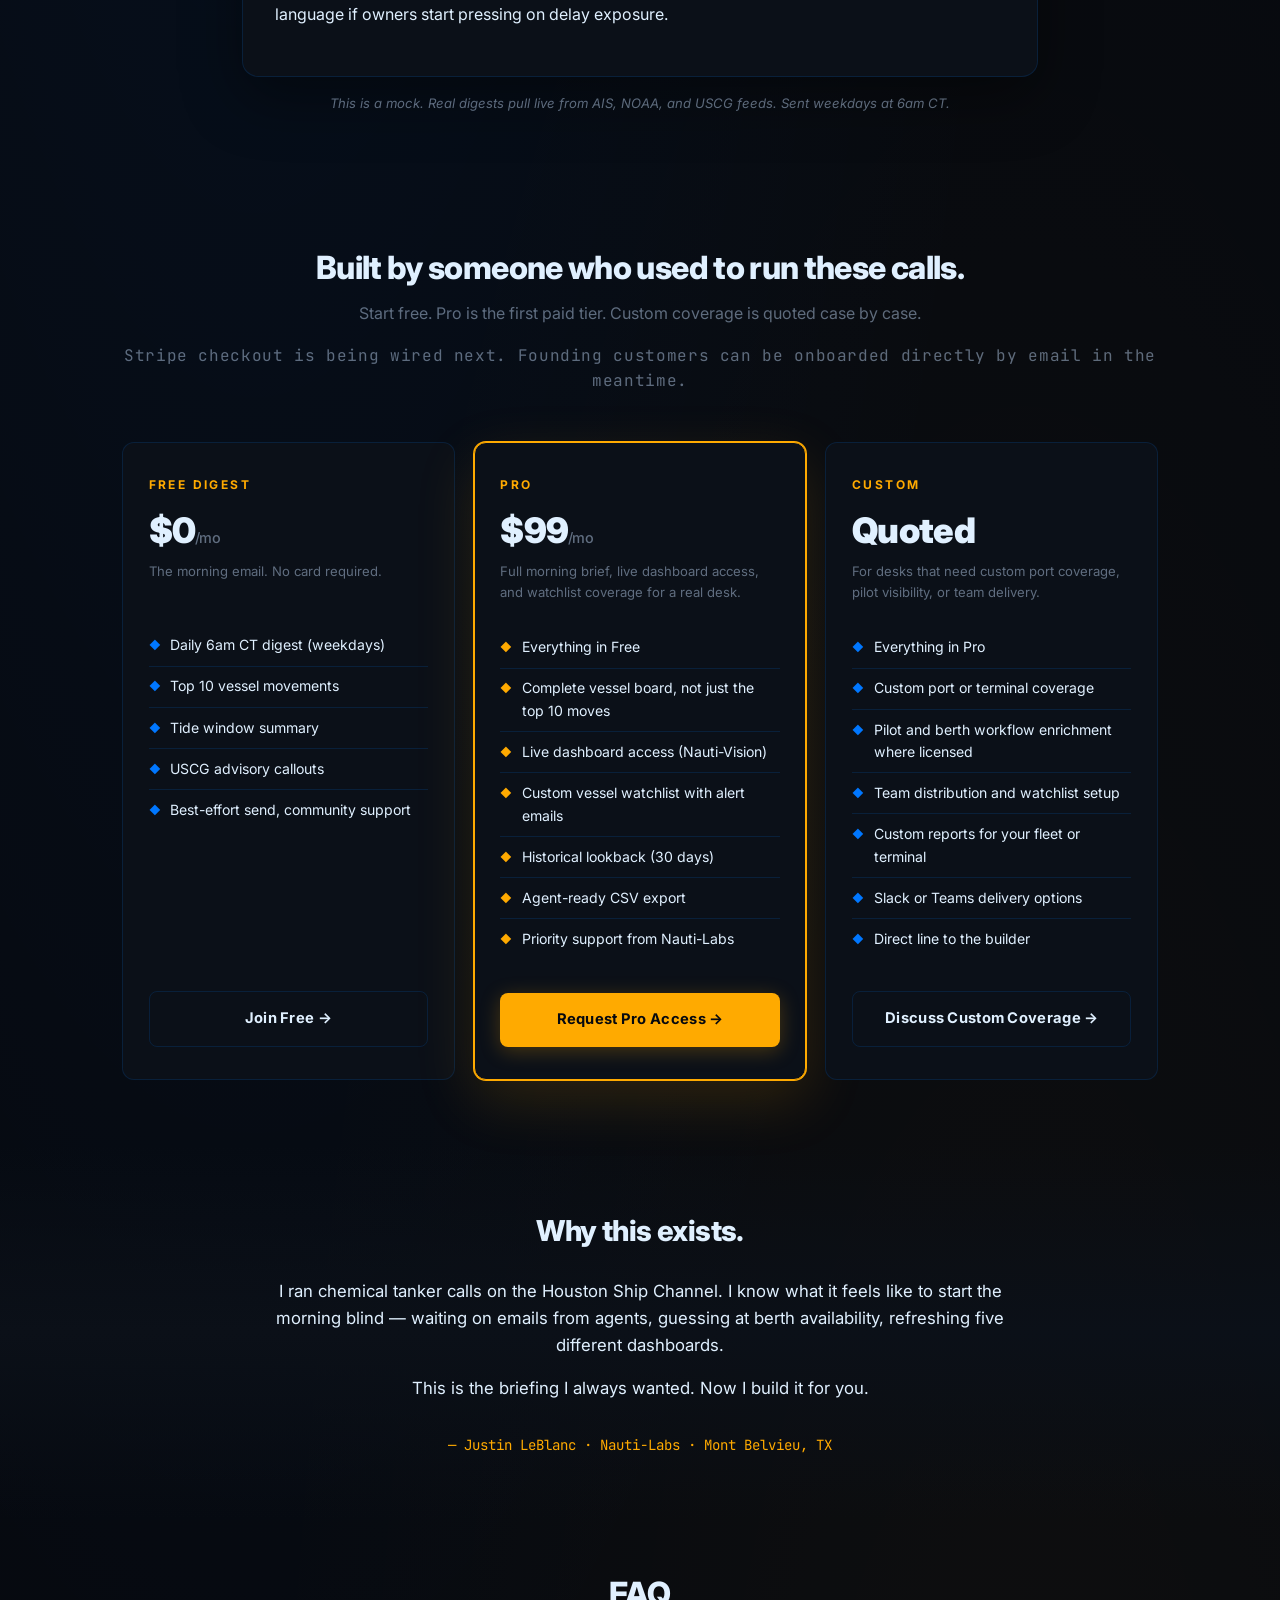
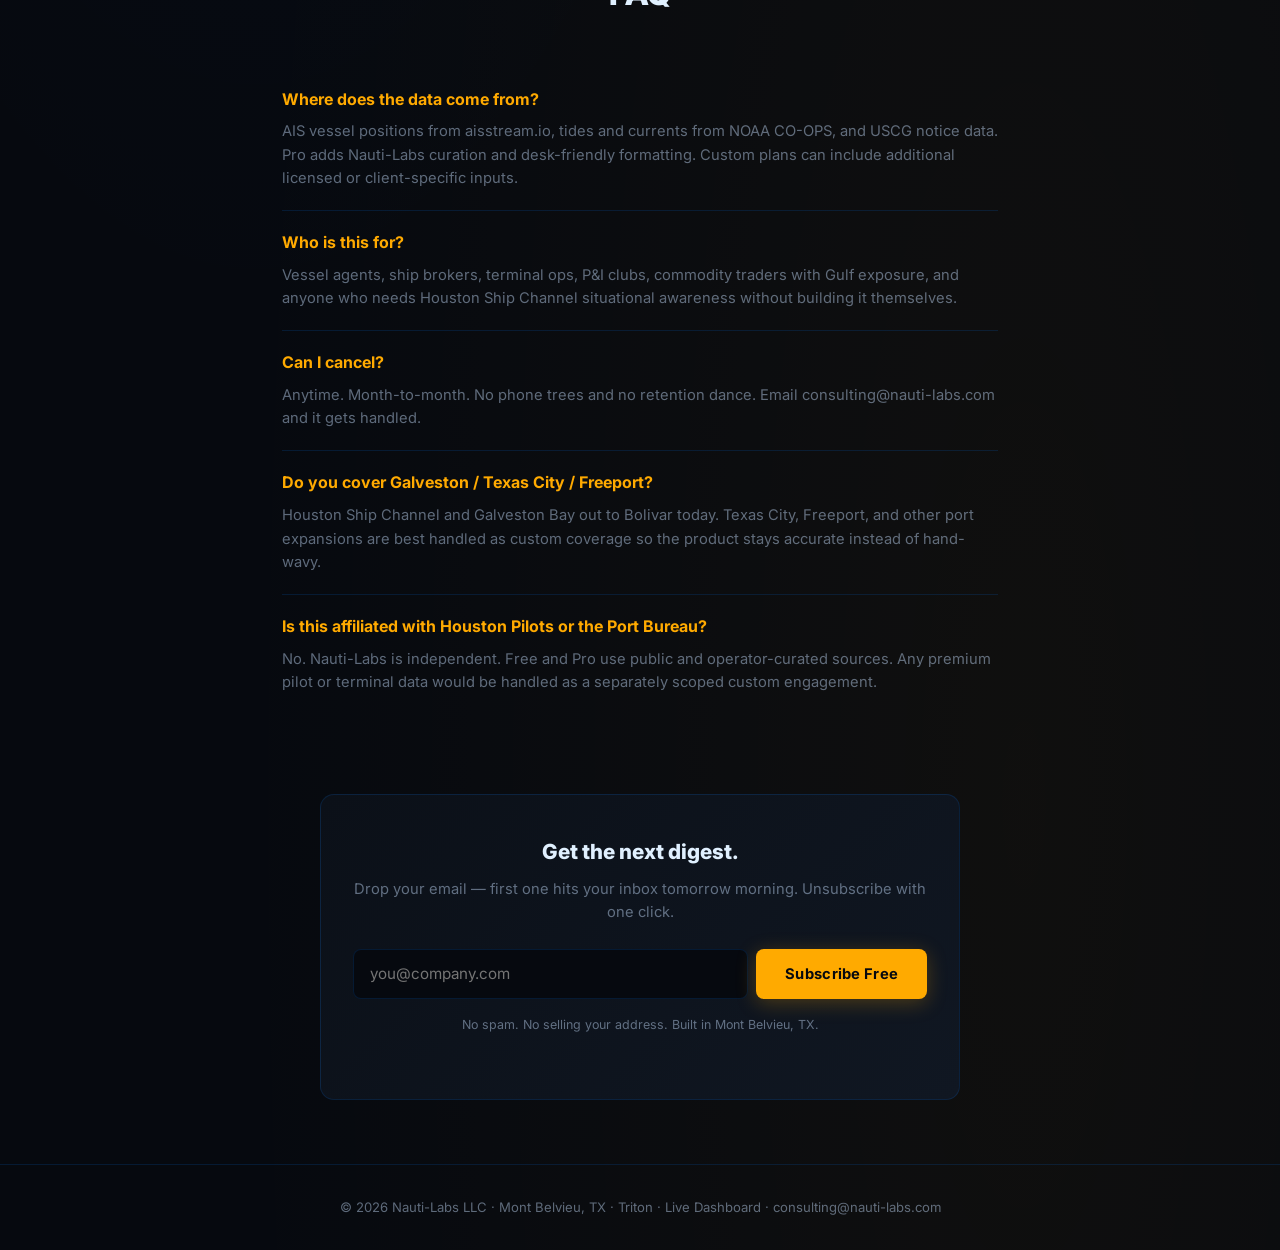
==== commit c07ec9ff: "Rename Nauti-Ops surface to Triton" ====
--- a/letter/index.html
+++ b/letter/index.html
@@ -397,7 +397,7 @@
     </a>
     <nav class="nav-links">
         <a href="/vision/">Live Dashboard</a>
-        <a href="/">Nauti-Ops</a>
+        <a href="/">Triton</a>
         <a href="#subscribe">Subscribe</a>
     </nav>
 </header>
@@ -564,7 +564,7 @@
 
 <footer>
     © 2026 Nauti-Labs LLC · Mont Belvieu, TX ·
-    <a href="/">Nauti-Ops</a> ·
+    <a href="/">Triton</a> ·
     <a href="/vision/">Live Dashboard</a> ·
     <a href="mailto:consulting@nauti-labs.com">consulting@nauti-labs.com</a>
 </footer>
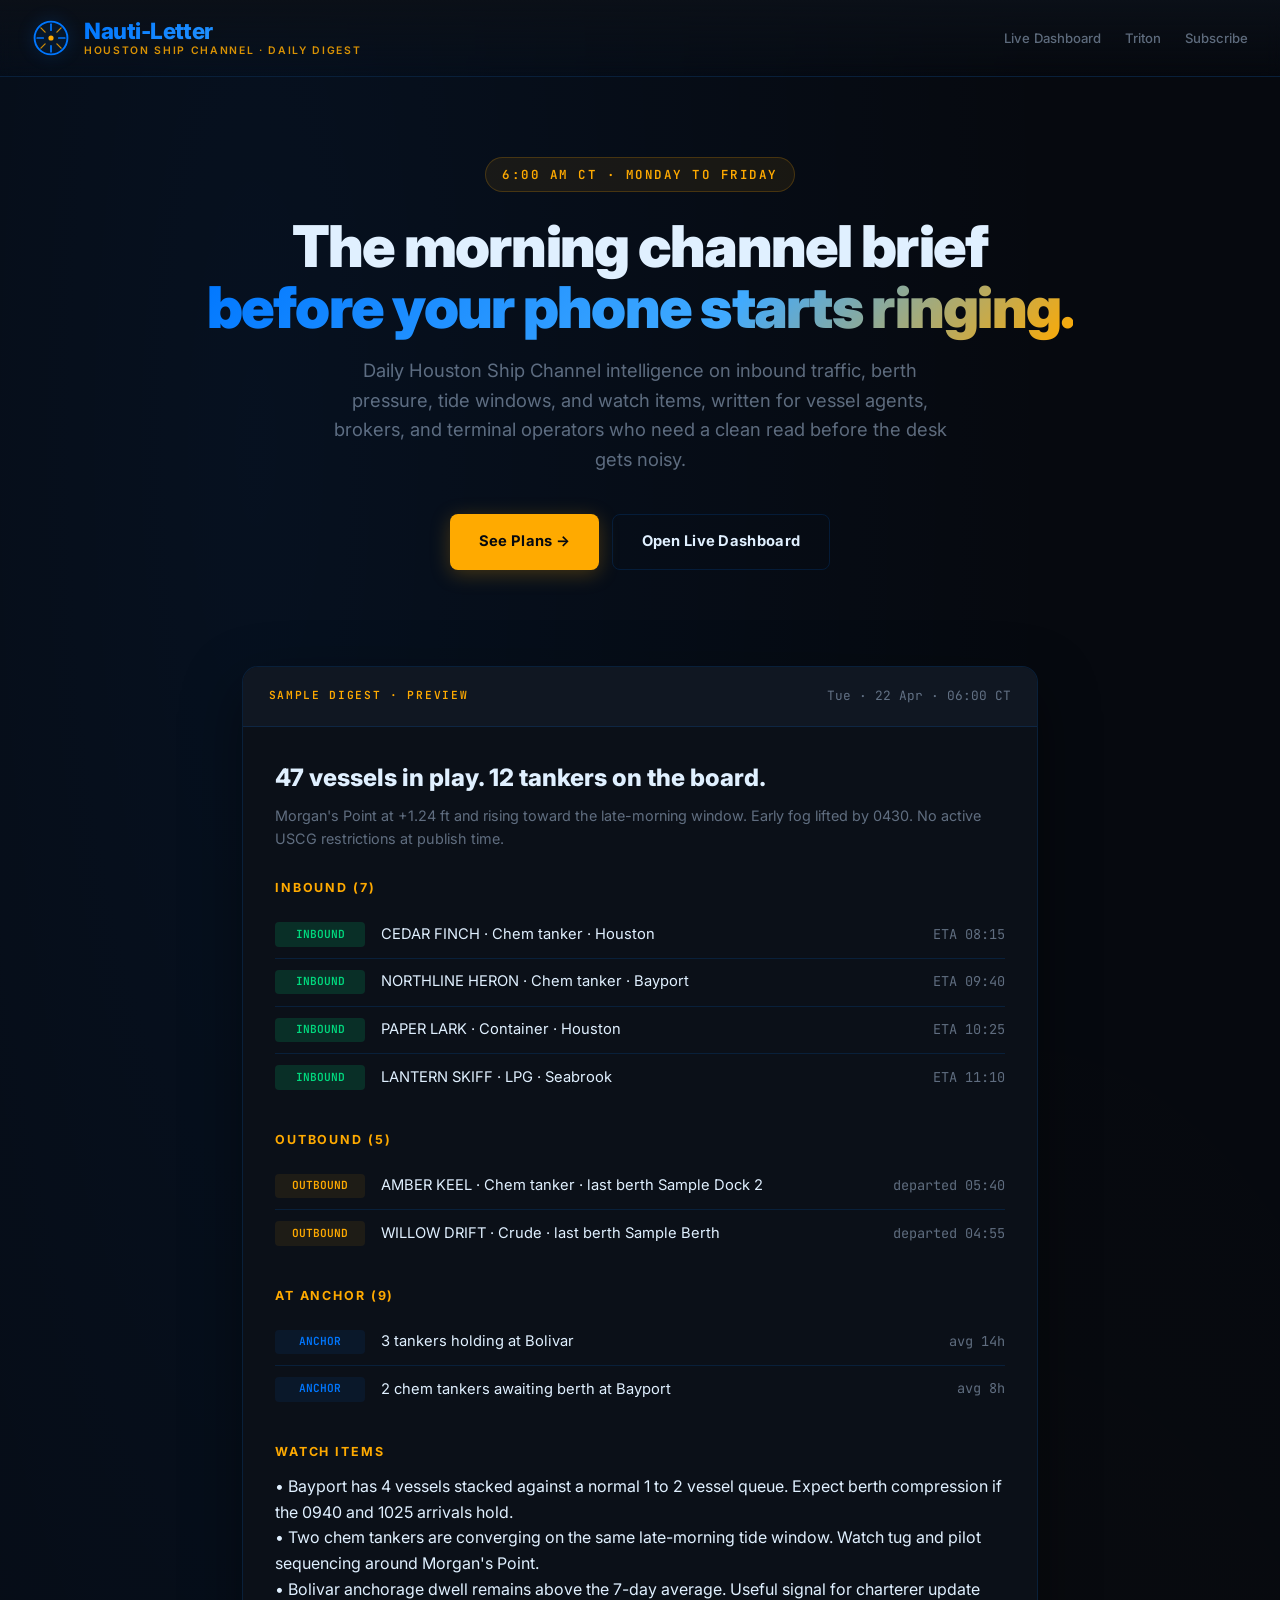
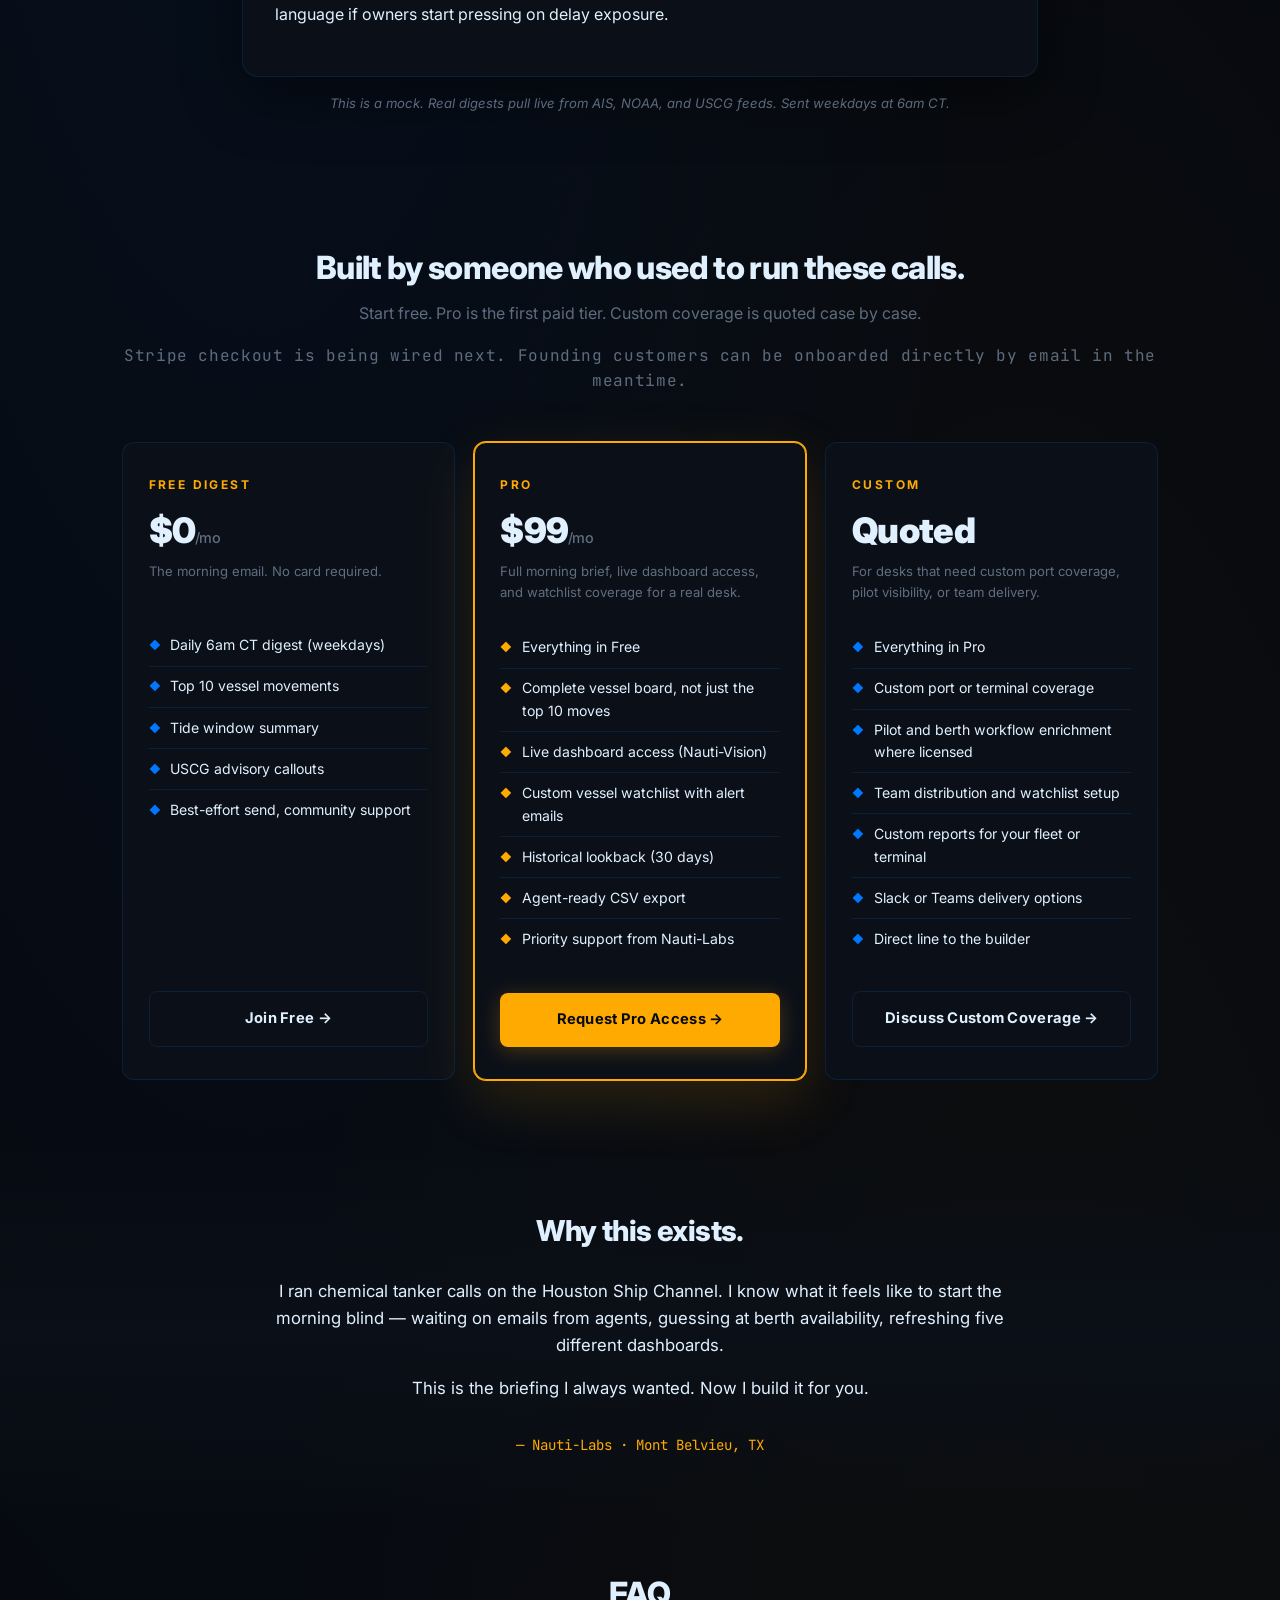
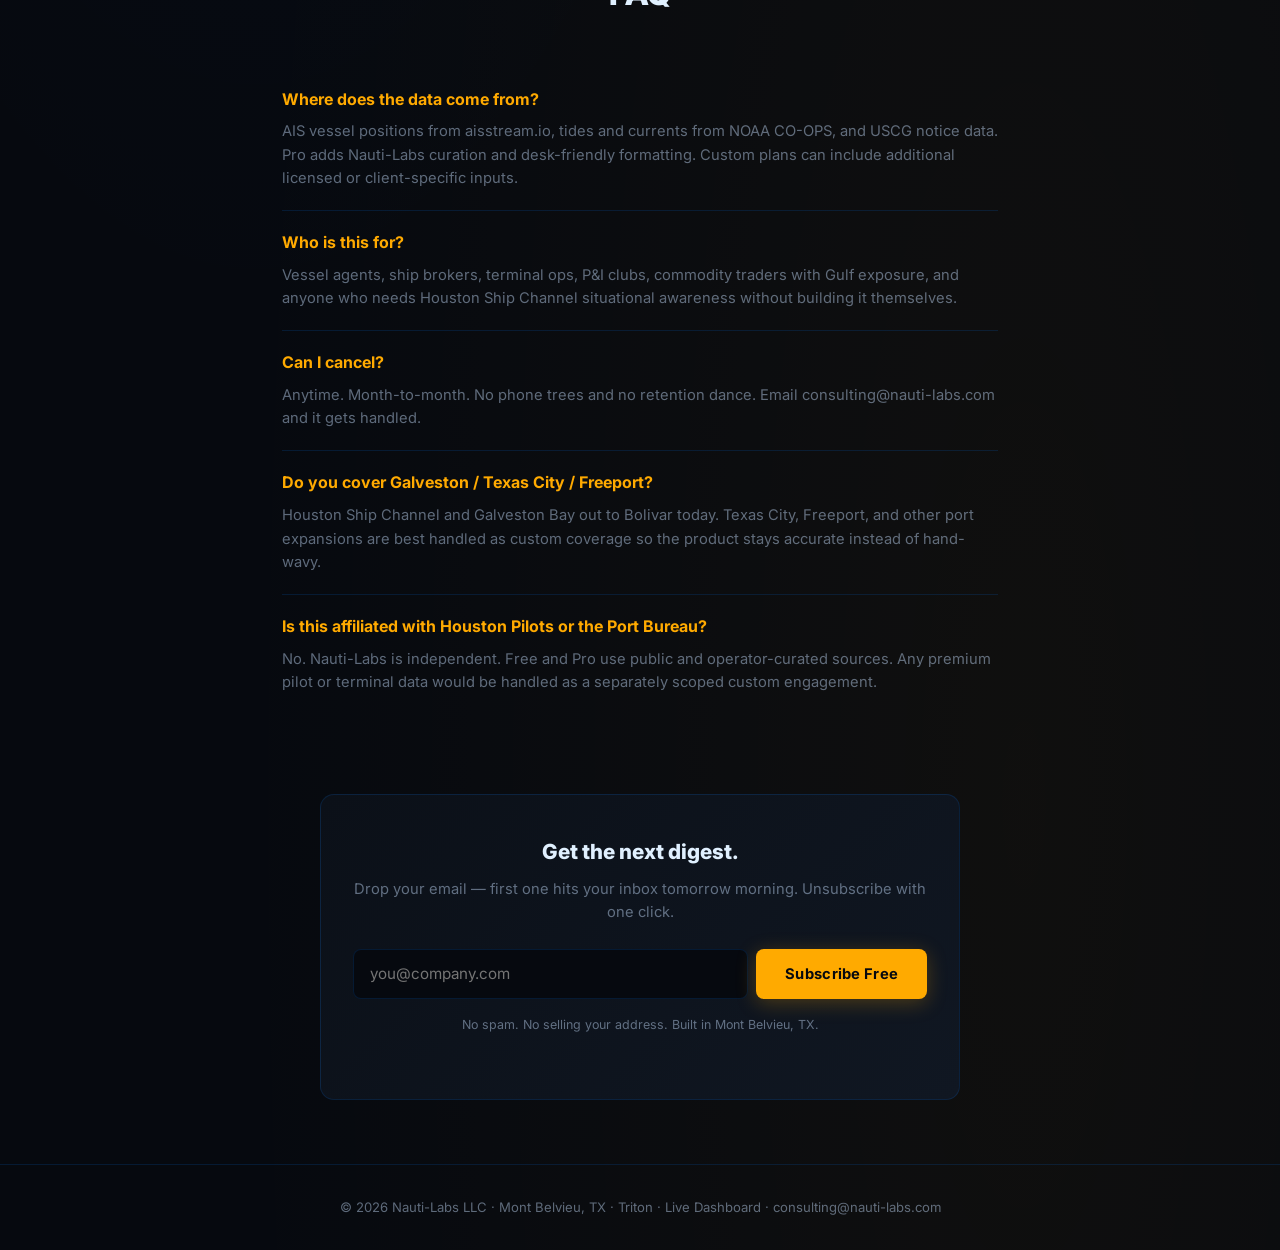
==== commit 1d92f0ed: "Remove remaining real names and sample vessel names. The console persona, Letter byline, and demo ve" ====
--- a/letter/index.html
+++ b/letter/index.html
@@ -6,7 +6,8 @@
     <meta name="viewport" content="width=device-width, initial-scale=1.0">
     <title>Nauti-Letter — Houston Ship Channel Daily Digest</title>
     <meta name="description" content="The daily Houston Ship Channel intelligence digest. Vessels, tides, anomalies — delivered at 6am CT. Built by a Mont Belvieu local.">
-    <meta name="theme-color" content="#0077ff">
+    <meta name="theme-color" content="#f5a118">
+    <link rel="icon" type="image/svg+xml" href="/triton-mark.svg">
     <link rel="apple-touch-icon" href="/icon-192.png">
     <link rel="preconnect" href="https://fonts.googleapis.com">
     <link href="https://fonts.googleapis.com/css2?family=Inter:wght@300;400;500;600;700;800;900&family=JetBrains+Mono:wght@400;500&display=swap" rel="stylesheet">
@@ -431,16 +432,16 @@
 
             <h3>Inbound (7)</h3>
             <ul>
-                <li><span class="tag in">INBOUND</span><span>ULTRA HOUSTON · Chem tanker · Houston</span><span class="val">ETA 08:15</span></li>
-                <li><span class="tag in">INBOUND</span><span>STOLT TAURUS · Chem tanker · Bayport</span><span class="val">ETA 09:40</span></li>
-                <li><span class="tag in">INBOUND</span><span>MOL CELEBRATION · Container · Houston</span><span class="val">ETA 10:25</span></li>
-                <li><span class="tag in">INBOUND</span><span>ENTERPRISE LPG 3 · LPG · Seabrook</span><span class="val">ETA 11:10</span></li>
+                <li><span class="tag in">INBOUND</span><span>CEDAR FINCH · Chem tanker · Houston</span><span class="val">ETA 08:15</span></li>
+                <li><span class="tag in">INBOUND</span><span>NORTHLINE HERON · Chem tanker · Bayport</span><span class="val">ETA 09:40</span></li>
+                <li><span class="tag in">INBOUND</span><span>PAPER LARK · Container · Houston</span><span class="val">ETA 10:25</span></li>
+                <li><span class="tag in">INBOUND</span><span>LANTERN SKIFF · LPG · Seabrook</span><span class="val">ETA 11:10</span></li>
             </ul>
 
             <h3>Outbound (5)</h3>
             <ul>
-                <li><span class="tag out">OUTBOUND</span><span>CHEM VENTURE · Chem tanker · last berth Oiltanking 2</span><span class="val">departed 05:40</span></li>
-                <li><span class="tag out">OUTBOUND</span><span>GULF PIONEER · Crude · last berth Kinder Pub</span><span class="val">departed 04:55</span></li>
+                <li><span class="tag out">OUTBOUND</span><span>AMBER KEEL · Chem tanker · last berth Sample Dock 2</span><span class="val">departed 05:40</span></li>
+                <li><span class="tag out">OUTBOUND</span><span>WILLOW DRIFT · Crude · last berth Sample Berth</span><span class="val">departed 04:55</span></li>
             </ul>
 
             <h3>At Anchor (9)</h3>
@@ -519,7 +520,7 @@
         <h2>Why this exists.</h2>
         <p>I ran chemical tanker calls on the Houston Ship Channel. I know what it feels like to start the morning blind — waiting on emails from agents, guessing at berth availability, refreshing five different dashboards.</p>
         <p>This is the briefing I always wanted. Now I build it for you.</p>
-        <div class="signature">— Justin LeBlanc · Nauti-Labs · Mont Belvieu, TX</div>
+        <div class="signature">— Nauti-Labs · Mont Belvieu, TX</div>
     </div>
 </section>
 
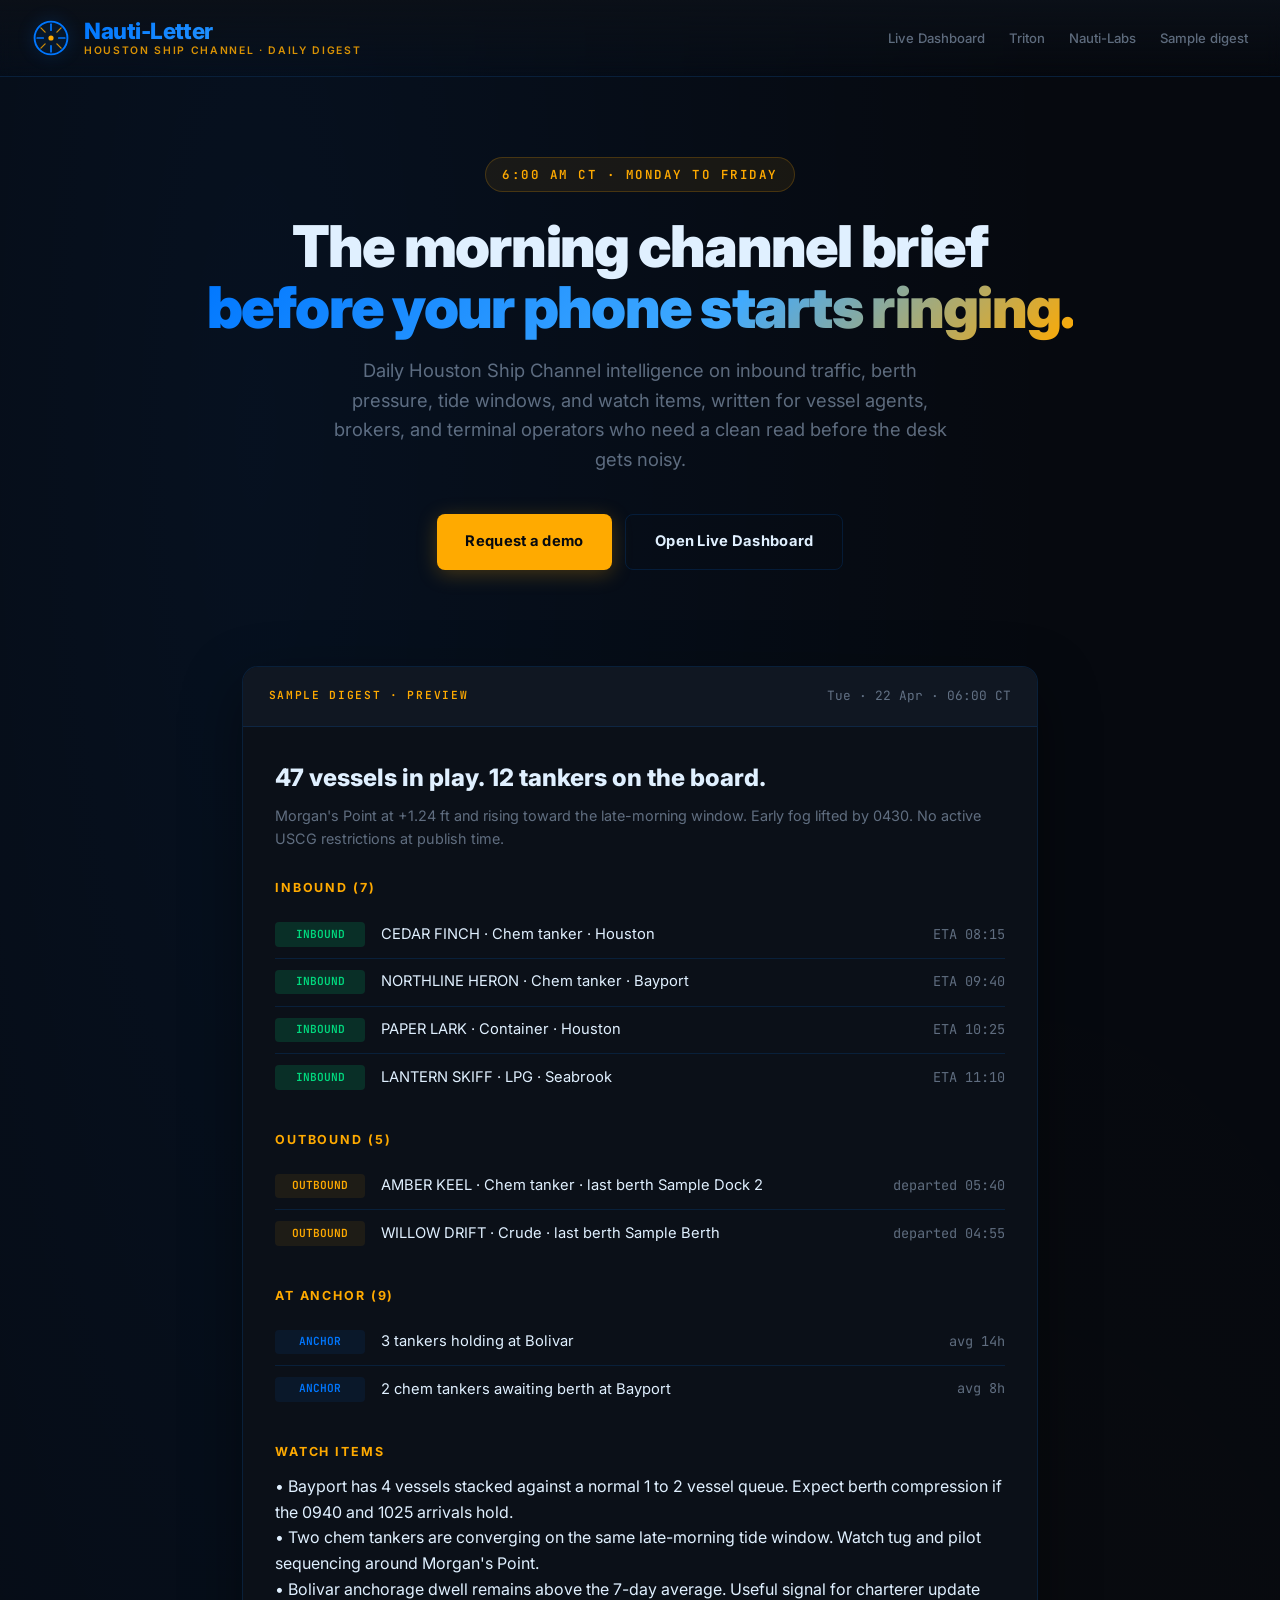
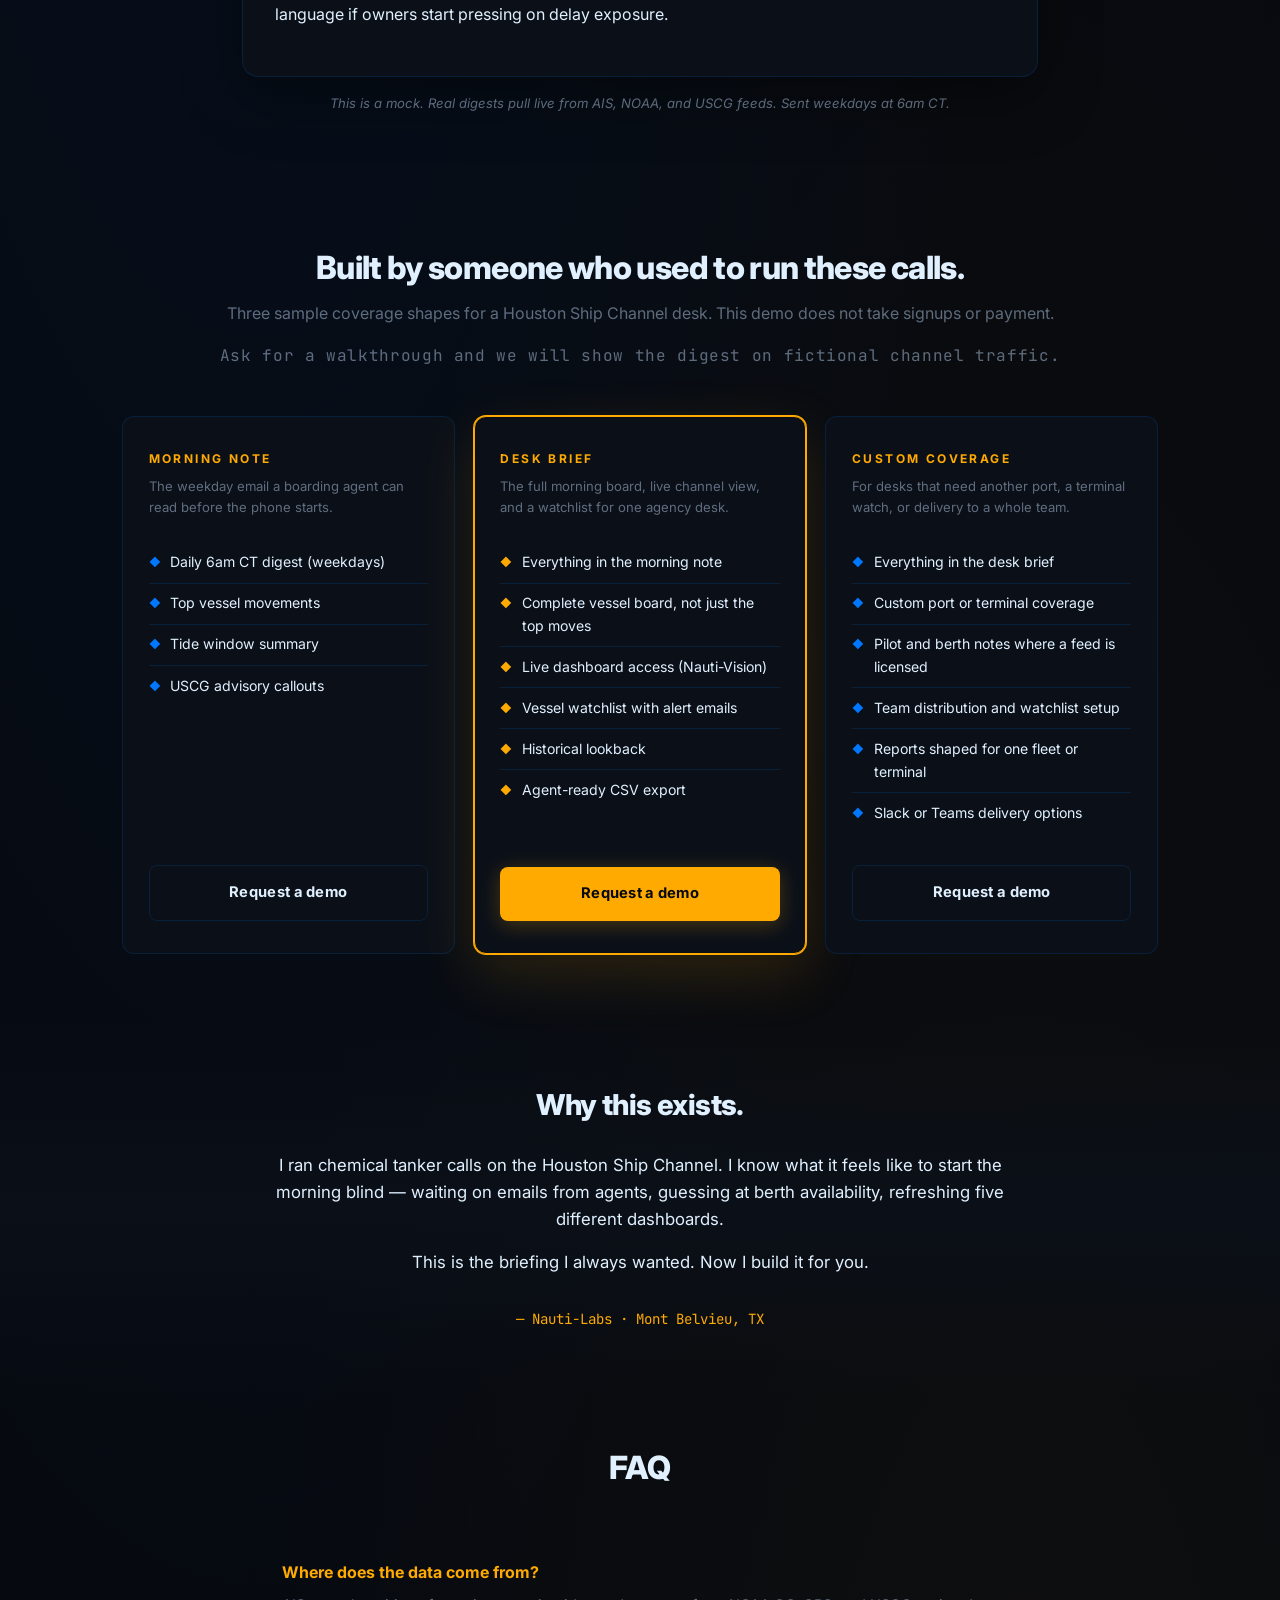
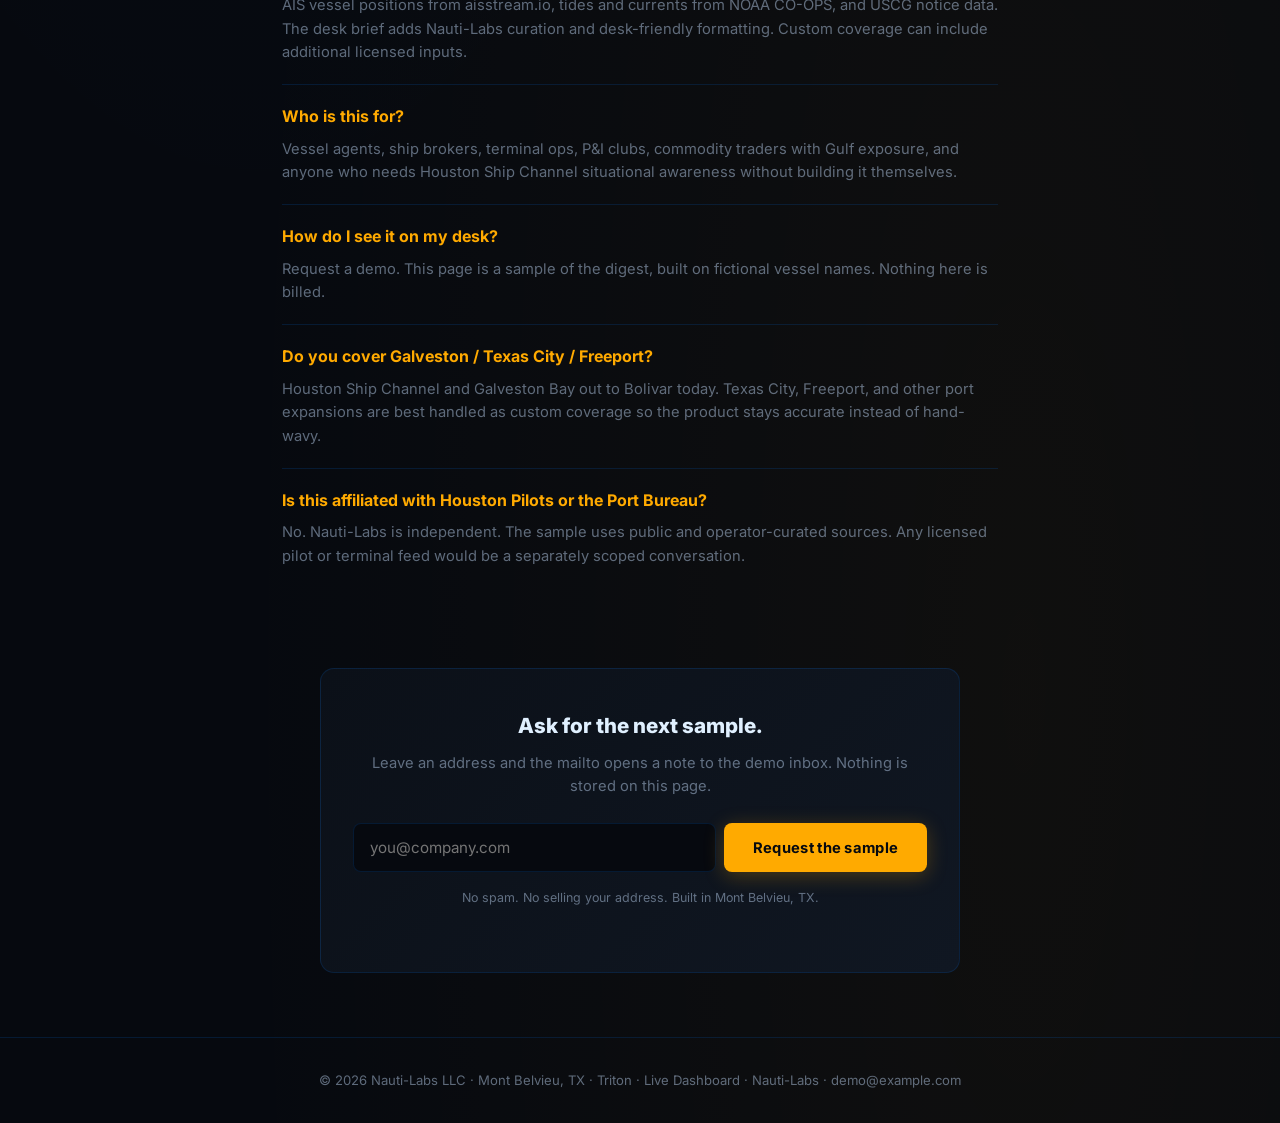
==== commit e30053c9: "Prepare the Triton demo for buyer walkthroughs Add a pitch and one demo-request address, fix mobile " ====
--- a/letter/index.html
+++ b/letter/index.html
@@ -6,6 +6,7 @@
     <meta name="viewport" content="width=device-width, initial-scale=1.0">
     <title>Nauti-Letter — Houston Ship Channel Daily Digest</title>
     <meta name="description" content="The daily Houston Ship Channel intelligence digest. Vessels, tides, anomalies — delivered at 6am CT. Built by a Mont Belvieu local.">
+    <link rel="canonical" href="https://ops.nauti-labs.com/letter/">
     <meta name="theme-color" content="#f5a118">
     <link rel="icon" type="image/svg+xml" href="/triton-mark.svg">
     <link rel="apple-touch-icon" href="/icon-192.png">
@@ -209,8 +210,8 @@
             font-style: italic;
         }
 
-        /* ── PRICING ── */
-        .pricing-section {
+        /* ── SAMPLE COVERAGE ── */
+        .coverage-section {
             padding: 4rem 2rem;
             max-width: 1100px; margin: 0 auto;
         }
@@ -230,6 +231,16 @@
         }
         .tiers { display: grid; grid-template-columns: repeat(3, 1fr); gap: 1.2rem; }
         @media (max-width: 900px) { .tiers { grid-template-columns: 1fr; } }
+        @media (max-width: 720px) {
+            header { flex-wrap: wrap; gap: 0.75rem; padding: 1rem; }
+            .nav-links { flex-wrap: wrap; gap: 0.75rem 1rem; }
+            .hero { padding: 2.6rem 1.1rem 2rem; }
+            .digest-section, .coverage-section, .faq-section { padding-left: 1rem; padding-right: 1rem; }
+            .digest-body { padding: 1.2rem; }
+            .digest-body li { grid-template-columns: 1fr; gap: 0.3rem; }
+            .capture { margin: 0 1rem 3rem; padding: 1.5rem 1rem; }
+            .capture input { min-width: 0; width: 100%; }
+        }
         .tier {
             background: var(--bg2);
             border: 1px solid var(--border);
@@ -248,15 +259,6 @@
             letter-spacing: 0.2em; text-transform: uppercase;
             color: var(--amber);
             margin-bottom: 0.5rem;
-        }
-        .tier-price {
-            font-size: 2.2rem; font-weight: 900;
-            letter-spacing: -0.02em;
-            margin-bottom: 0.2rem;
-        }
-        .tier-price .per {
-            font-size: 0.9rem; font-weight: 500;
-            color: var(--text-muted);
         }
         .tier-tag {
             font-size: 0.82rem; color: var(--text-muted);
@@ -399,7 +401,8 @@
     <nav class="nav-links">
         <a href="/vision/">Live Dashboard</a>
         <a href="/">Triton</a>
-        <a href="#subscribe">Subscribe</a>
+        <a href="https://nauti-labs.com/maritime/">Nauti-Labs</a>
+        <a href="#subscribe">Sample digest</a>
     </nav>
 </header>
 
@@ -415,7 +418,7 @@
         operators who need a clean read before the desk gets noisy.
     </p>
     <div class="hero-cta">
-        <a href="#subscribe" class="btn primary">See Plans →</a>
+        <a class="btn primary" data-contact data-subject="Nauti-Letter demo request">Request a demo</a>
         <a href="/vision/" class="btn ghost">Open Live Dashboard</a>
     </div>
 </section>
@@ -459,58 +462,52 @@
     <p class="digest-preview-note">This is a mock. Real digests pull live from AIS, NOAA, and USCG feeds. Sent weekdays at 6am CT.</p>
 </section>
 
-<section class="pricing-section" id="subscribe">
+<section class="coverage-section" id="subscribe">
     <div class="section-head">
         <h2>Built by someone who used to run these calls.</h2>
-        <p>Start free. Pro is the first paid tier. Custom coverage is quoted case by case.</p>
-        <p class="section-note">Stripe checkout is being wired next. Founding customers can be onboarded directly by email in the meantime.</p>
+        <p>Three sample coverage shapes for a Houston Ship Channel desk. This demo does not take signups or payment.</p>
+        <p class="section-note">Ask for a walkthrough and we will show the digest on fictional channel traffic.</p>
     </div>
 
     <div class="tiers">
         <div class="tier">
-            <div class="tier-name">Free Digest</div>
-            <div class="tier-price">$0<span class="per">/mo</span></div>
-            <div class="tier-tag">The morning email. No card required.</div>
+            <div class="tier-name">Morning note</div>
+            <div class="tier-tag">The weekday email a boarding agent can read before the phone starts.</div>
             <ul class="tier-features">
                 <li>Daily 6am CT digest (weekdays)</li>
-                <li>Top 10 vessel movements</li>
+                <li>Top vessel movements</li>
                 <li>Tide window summary</li>
                 <li>USCG advisory callouts</li>
-                <li>Best-effort send, community support</li>
             </ul>
-            <a href="#subscribe-form" class="btn ghost">Join Free →</a>
+            <a class="btn ghost" data-contact data-subject="Nauti-Letter morning note">Request a demo</a>
         </div>
 
         <div class="tier featured">
-            <div class="tier-name">Pro</div>
-            <div class="tier-price">$99<span class="per">/mo</span></div>
-            <div class="tier-tag">Full morning brief, live dashboard access, and watchlist coverage for a real desk.</div>
+            <div class="tier-name">Desk brief</div>
+            <div class="tier-tag">The full morning board, live channel view, and a watchlist for one agency desk.</div>
             <ul class="tier-features">
-                <li>Everything in Free</li>
-                <li>Complete vessel board, not just the top 10 moves</li>
+                <li>Everything in the morning note</li>
+                <li>Complete vessel board, not just the top moves</li>
                 <li>Live dashboard access (Nauti-Vision)</li>
-                <li>Custom vessel watchlist with alert emails</li>
-                <li>Historical lookback (30 days)</li>
+                <li>Vessel watchlist with alert emails</li>
+                <li>Historical lookback</li>
                 <li>Agent-ready CSV export</li>
-                <li>Priority support from Nauti-Labs</li>
             </ul>
-            <a href="mailto:consulting@nauti-labs.com?subject=Nauti-Letter%20Pro%20Access" class="btn primary">Request Pro Access →</a>
+            <a class="btn primary" data-contact data-subject="Nauti-Letter desk brief">Request a demo</a>
         </div>
 
         <div class="tier">
-            <div class="tier-name">Custom</div>
-            <div class="tier-price">Quoted</div>
-            <div class="tier-tag">For desks that need custom port coverage, pilot visibility, or team delivery.</div>
+            <div class="tier-name">Custom coverage</div>
+            <div class="tier-tag">For desks that need another port, a terminal watch, or delivery to a whole team.</div>
             <ul class="tier-features">
-                <li>Everything in Pro</li>
+                <li>Everything in the desk brief</li>
                 <li>Custom port or terminal coverage</li>
-                <li>Pilot and berth workflow enrichment where licensed</li>
+                <li>Pilot and berth notes where a feed is licensed</li>
                 <li>Team distribution and watchlist setup</li>
-                <li>Custom reports for your fleet or terminal</li>
+                <li>Reports shaped for one fleet or terminal</li>
                 <li>Slack or Teams delivery options</li>
-                <li>Direct line to the builder</li>
             </ul>
-            <a href="mailto:consulting@nauti-labs.com?subject=Nauti-Letter%20Custom%20Coverage" class="btn ghost">Discuss Custom Coverage →</a>
+            <a class="btn ghost" data-contact data-subject="Nauti-Letter custom coverage">Request a demo</a>
         </div>
     </div>
 </section>
@@ -531,15 +528,15 @@
 
     <div class="faq">
         <div class="faq-q">Where does the data come from?</div>
-        <div class="faq-a">AIS vessel positions from aisstream.io, tides and currents from NOAA CO-OPS, and USCG notice data. Pro adds Nauti-Labs curation and desk-friendly formatting. Custom plans can include additional licensed or client-specific inputs.</div>
+        <div class="faq-a">AIS vessel positions from aisstream.io, tides and currents from NOAA CO-OPS, and USCG notice data. The desk brief adds Nauti-Labs curation and desk-friendly formatting. Custom coverage can include additional licensed inputs.</div>
     </div>
     <div class="faq">
         <div class="faq-q">Who is this for?</div>
         <div class="faq-a">Vessel agents, ship brokers, terminal ops, P&I clubs, commodity traders with Gulf exposure, and anyone who needs Houston Ship Channel situational awareness without building it themselves.</div>
     </div>
     <div class="faq">
-        <div class="faq-q">Can I cancel?</div>
-        <div class="faq-a">Anytime. Month-to-month. No phone trees and no retention dance. Email consulting@nauti-labs.com and it gets handled.</div>
+        <div class="faq-q">How do I see it on my desk?</div>
+        <div class="faq-a">Request a demo. This page is a sample of the digest, built on fictional vessel names. Nothing here is billed.</div>
     </div>
     <div class="faq">
         <div class="faq-q">Do you cover Galveston / Texas City / Freeport?</div>
@@ -547,16 +544,16 @@
     </div>
     <div class="faq">
         <div class="faq-q">Is this affiliated with Houston Pilots or the Port Bureau?</div>
-        <div class="faq-a">No. Nauti-Labs is independent. Free and Pro use public and operator-curated sources. Any premium pilot or terminal data would be handled as a separately scoped custom engagement.</div>
+        <div class="faq-a">No. Nauti-Labs is independent. The sample uses public and operator-curated sources. Any licensed pilot or terminal feed would be a separately scoped conversation.</div>
     </div>
 </section>
 
 <section class="capture" id="subscribe-form">
-    <h3>Get the next digest.</h3>
-    <p>Drop your email — first one hits your inbox tomorrow morning. Unsubscribe with one click.</p>
-    <form id="signup" action="mailto:consulting@nauti-labs.com" method="POST" enctype="text/plain">
+    <h3>Ask for the next sample.</h3>
+    <p>Leave an address and the mailto opens a note to the demo inbox. Nothing is stored on this page.</p>
+    <form id="signup" data-contact data-subject="Nauti-Letter sample digest">
         <input type="email" name="email" placeholder="you@company.com" required>
-        <button type="submit" class="btn primary">Subscribe Free</button>
+        <button type="submit" class="btn primary">Request the sample</button>
     </form>
     <p style="margin-top: 1rem; font-size: 0.78rem; color: var(--text-muted);">
         No spam. No selling your address. Built in Mont Belvieu, TX.
@@ -567,8 +564,10 @@
     © 2026 Nauti-Labs LLC · Mont Belvieu, TX ·
     <a href="/">Triton</a> ·
     <a href="/vision/">Live Dashboard</a> ·
-    <a href="mailto:consulting@nauti-labs.com">consulting@nauti-labs.com</a>
+    <a href="https://nauti-labs.com/maritime/">Nauti-Labs</a> ·
+    <a data-contact data-subject="Nauti-Letter demo request" data-contact-label>demo@example.com</a>
 </footer>
+<script src="/contact.js"></script>
 
 </body>
 </html>
